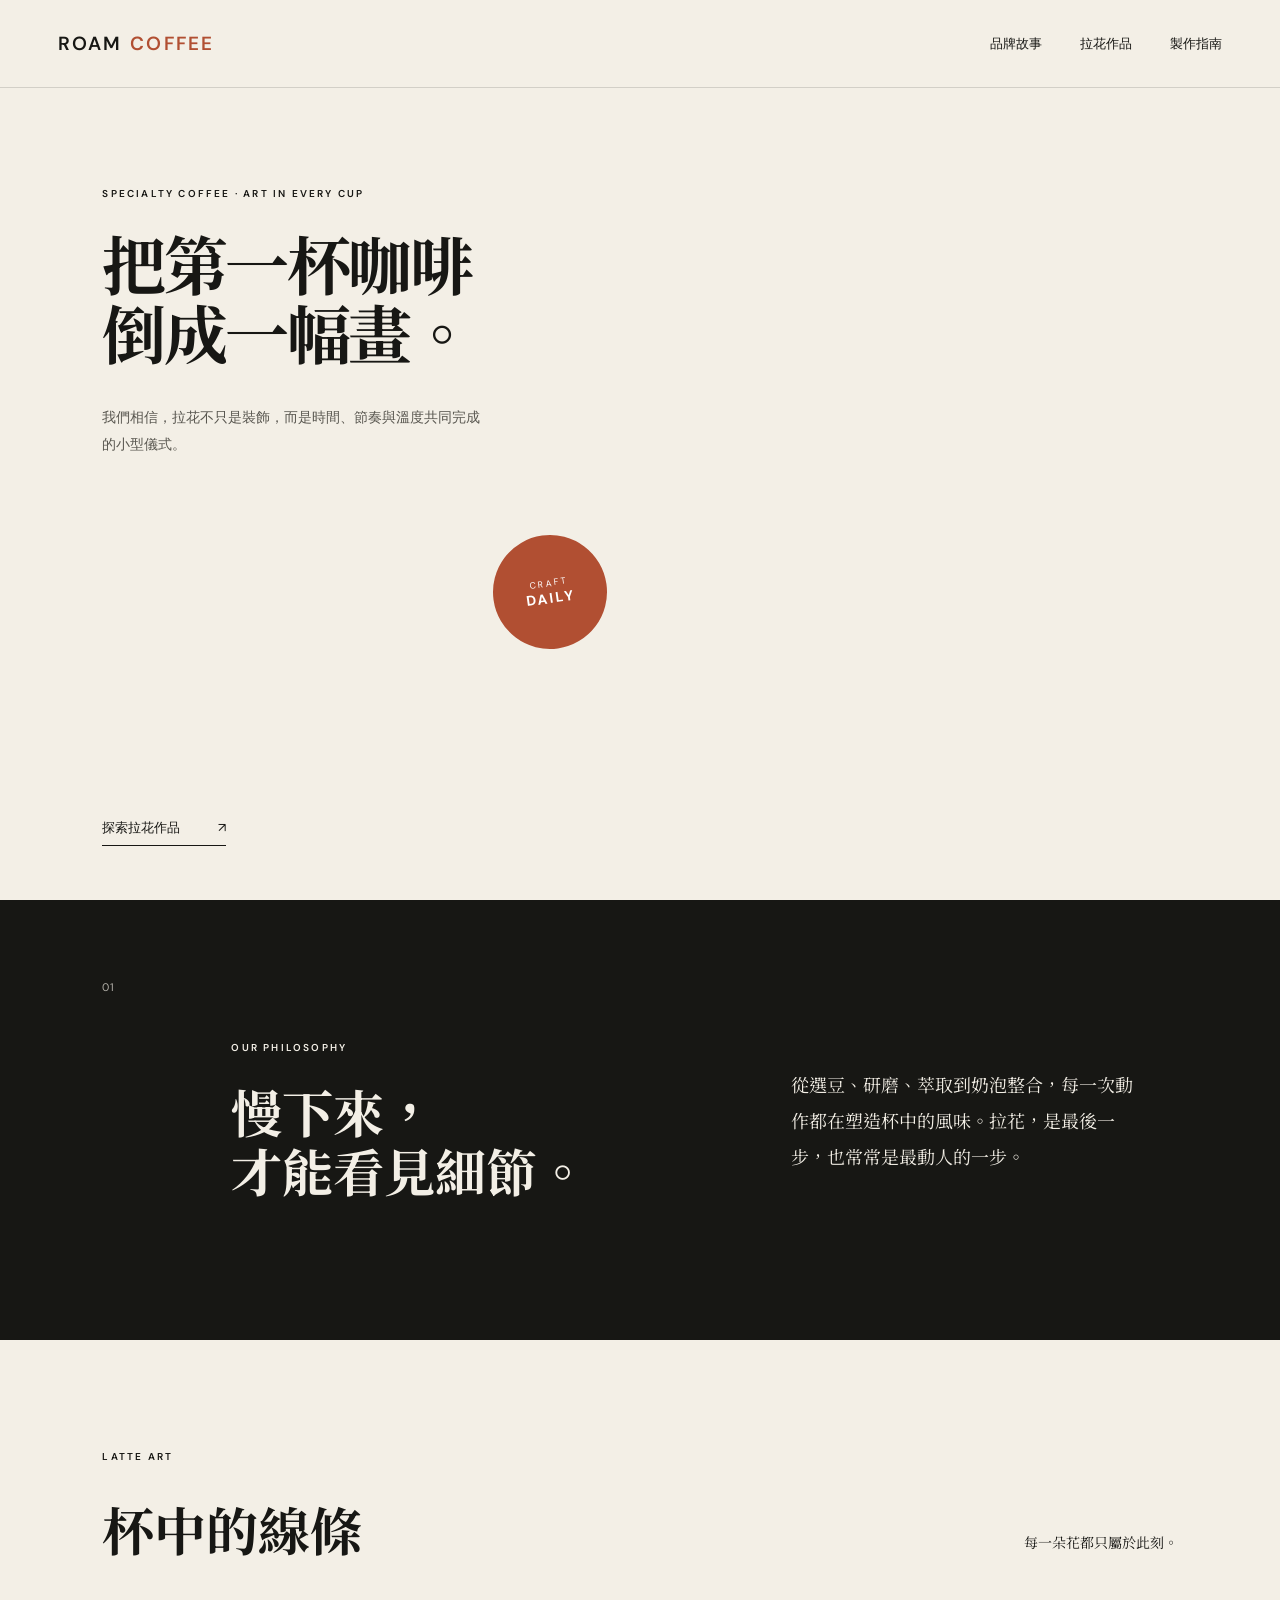
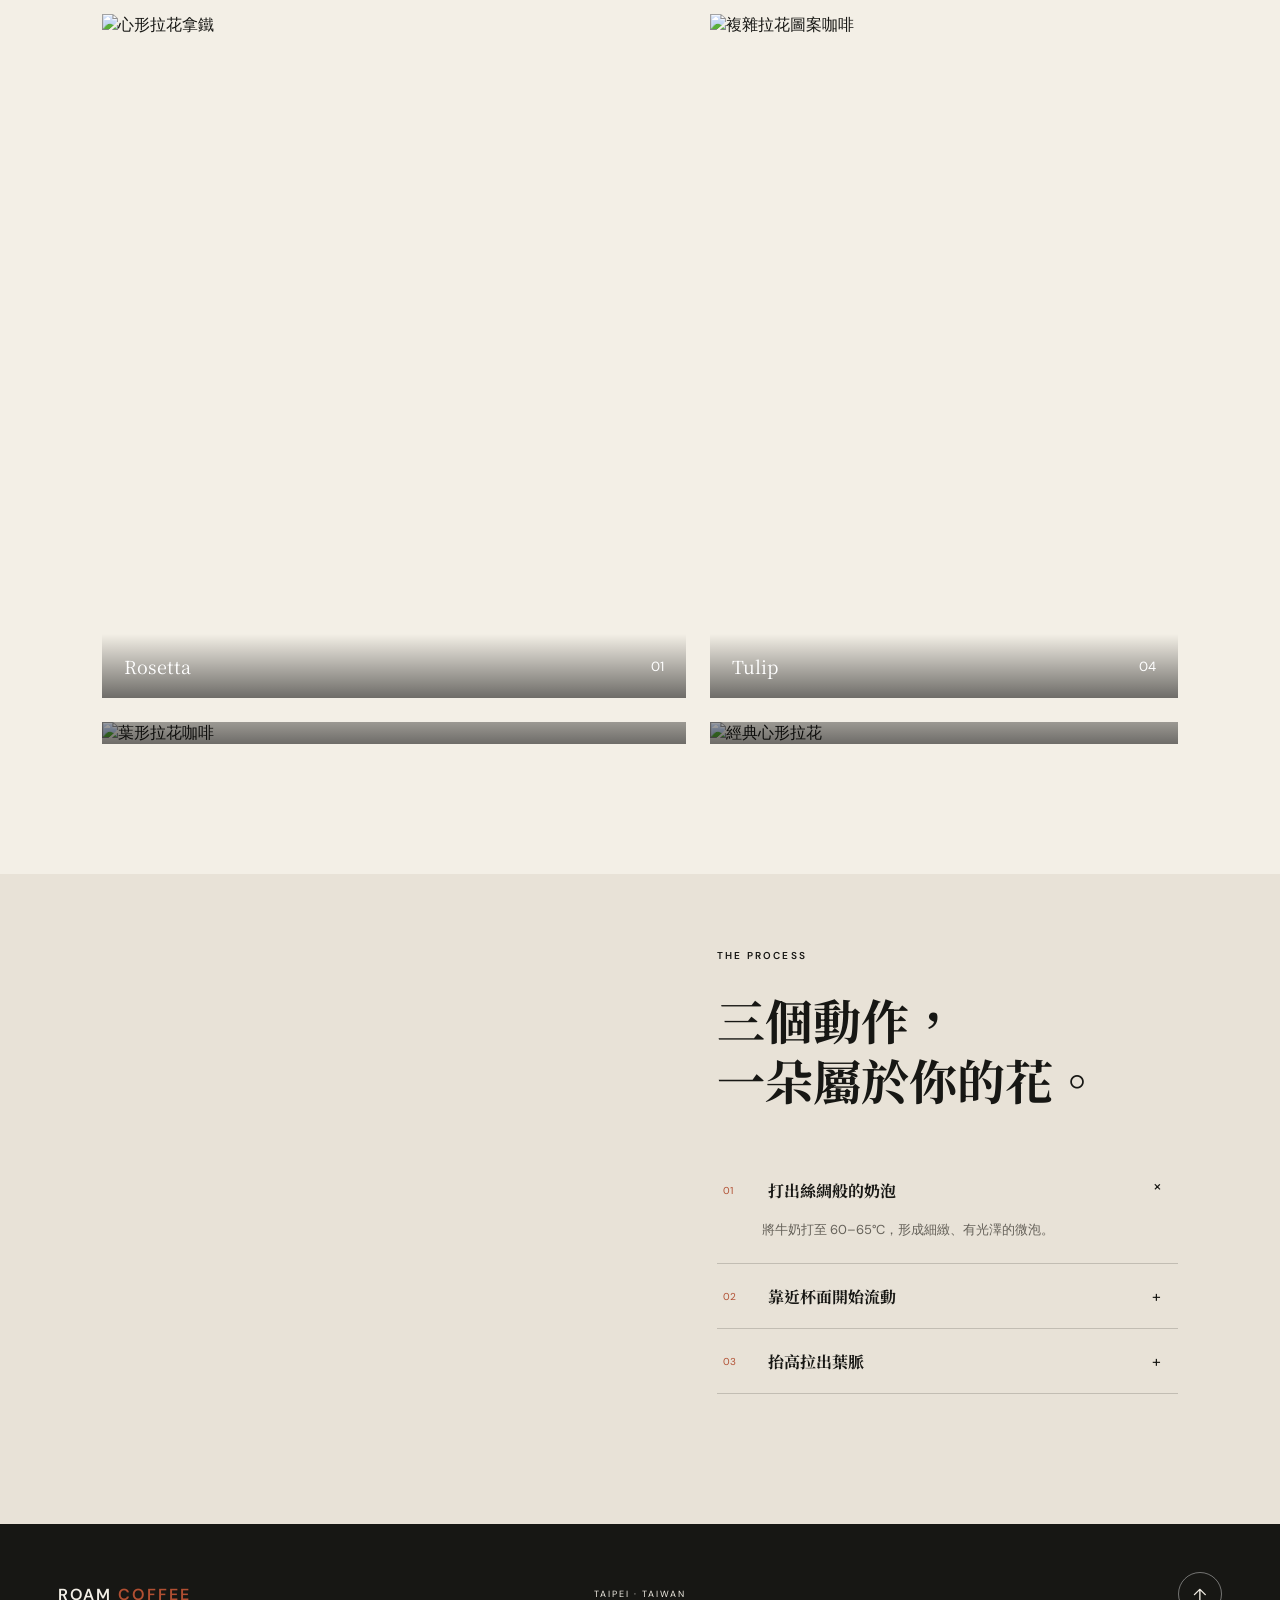
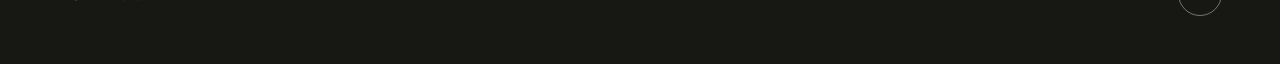
==== index.html @ 027dd229 "feat:建立網站" ====
<!DOCTYPE html>
<html lang="zh-Hant">
<head>
  <meta charset="UTF-8">
  <meta name="viewport" content="width=device-width, initial-scale=1.0">
  <meta name="description" content="Roam Coffee — 探索咖啡拉花的藝術與製作技巧">
  <title>Roam Coffee｜咖啡拉花藝術</title>
  <link rel="preconnect" href="https://fonts.googleapis.com">
  <link rel="preconnect" href="https://fonts.gstatic.com" crossorigin>
  <link href="https://fonts.googleapis.com/css2?family=DM+Sans:wght@400;500;600&family=Noto+Serif+TC:wght@600;700;900&display=swap" rel="stylesheet">
  <link rel="stylesheet" href="style.css">
</head>
<body>
  <header class="site-header">
    <a class="brand" href="#home" aria-label="Roam Coffee 首頁">ROAM <span>COFFEE</span></a>
    <button class="menu-toggle" aria-label="開啟選單" aria-expanded="false"><span></span><span></span></button>
    <nav class="nav" aria-label="主要導覽">
      <a href="#story">品牌故事</a>
      <a href="#gallery">拉花作品</a>
      <a href="#guide">製作指南</a>
    </nav>
  </header>

  <main>
    <section class="hero" id="home">
      <div class="hero-copy">
        <p class="eyebrow">SPECIALTY COFFEE · ART IN EVERY CUP</p>
        <h1>把第一杯咖啡<br>倒成一幅畫。</h1>
        <p class="hero-intro">我們相信，拉花不只是裝飾，而是時間、節奏與溫度共同完成的小型儀式。</p>
        <a class="text-link" href="#gallery">探索拉花作品 <span>↗</span></a>
      </div>
      <div class="hero-image" role="img" aria-label="咖啡師正在製作拉花咖啡"></div>
      <div class="hero-stamp" aria-hidden="true">CRAFT<br><strong>DAILY</strong></div>
    </section>

    <section class="manifesto" id="story">
      <div class="section-number">01</div>
      <div class="manifesto-copy">
        <p class="eyebrow">OUR PHILOSOPHY</p>
        <h2>慢下來，<br>才能看見細節。</h2>
      </div>
      <p class="manifesto-text">從選豆、研磨、萃取到奶泡整合，每一次動作都在塑造杯中的風味。拉花，是最後一步，也常常是最動人的一步。</p>
    </section>

    <section class="gallery-section" id="gallery">
      <div class="gallery-heading">
        <div><p class="eyebrow">LATTE ART</p><h2>杯中的線條</h2></div>
        <p>每一朵花都只屬於此刻。</p>
      </div>
      <div class="gallery-grid">
        <article class="gallery-card gallery-card--large">
          <img src="https://images.unsplash.com/photo-1572449043416-55f4685c9bb7?auto=format&fit=crop&w=1200&q=85" alt="心形拉花拿鐵">
          <div class="card-label"><span>Rosetta</span><small>01</small></div>
        </article>
        <article class="gallery-card">
          <img src="https://images.unsplash.com/photo-1534778101976-62847782c213?auto=format&fit=crop&w=900&q=85" alt="葉形拉花咖啡">
          <div class="card-label"><span>Leaf</span><small>02</small></div>
        </article>
        <article class="gallery-card">
          <img src="https://images.unsplash.com/photo-1511081692775-05d0f180a065?auto=format&fit=crop&w=900&q=85" alt="經典心形拉花">
          <div class="card-label"><span>Heart</span><small>03</small></div>
        </article>
        <article class="gallery-card gallery-card--large">
          <img src="https://images.unsplash.com/photo-1617196038820-1e3f5c8b6d9e?auto=format&fit=crop&w=1200&q=85" alt="複雜拉花圖案咖啡">
          <div class="card-label"><span>Tulip</span><small>04</small></div>
          </article>                                  
      </div>
    </section>

    <section class="guide" id="guide">
      <div class="guide-image" role="img" aria-label="咖啡拉花製作過程"></div>
      <div class="guide-content">
        <p class="eyebrow">THE PROCESS</p>
        <h2>三個動作，<br>一朵屬於你的花。</h2>
        <ol class="steps">
          <li><button class="step is-active" data-step="1"><span>01</span><strong>打出絲綢般的奶泡</strong><i>+</i></button><p>將牛奶打至 60–65°C，形成細緻、有光澤的微泡。</p></li>
          <li><button class="step" data-step="2"><span>02</span><strong>靠近杯面開始流動</strong><i>+</i></button><p>從杯中靠近表面的部分開始倒奶，讓奶液自然鋪開。</p></li>
          <li><button class="step" data-step="3"><span>03</span><strong>抬高拉出葉脈</strong><i>+</i></button><p>收尾前抬高拉壓力，再快速劃過中心，完成圖案。</p></li>
        </ol>
      </div>
    </section>
  </main>

  <footer>
    <a class="brand brand--footer" href="#home">ROAM <span>COFFEE</span></a>
    <p>TAIPEI · TAIWAN</p>
    <button class="back-top" aria-label="回到頁首">↑</button>
  </footer>
  <script src="script.js"></script>
</body>
</html>
---- style.css ----
:root {
  --ink: #171714;
  --cream: #f3efe6;
  --paper: #e8e2d7;
  --rust: #b14f32;
}

* { box-sizing: border-box; }
html { scroll-behavior: smooth; }
body { margin: 0; color: var(--ink); background: var(--cream); font-family: "DM Sans", sans-serif; }
img { display: block; width: 100%; }
.reveal { opacity: 0; transform: translateY(24px); transition: opacity .8s ease, transform .8s ease; }
.reveal.is-visible { opacity: 1; transform: none; }
a { color: inherit; text-decoration: none; }
button { color: inherit; font: inherit; }

.site-header { height: 88px; padding: 0 4.5vw; display: flex; align-items: center; justify-content: space-between; border-bottom: 1px solid rgba(23,23,20,.15); }
.brand { font-size: 19px; font-weight: 600; letter-spacing: .12em; }
.brand span { color: var(--rust); }
.nav { display: flex; gap: 38px; font-size: 13px; }
.nav a { position: relative; }
.nav a::after { content: ""; position: absolute; left: 0; bottom: -7px; width: 0; height: 1px; background: var(--rust); transition: width .3s; }
.nav a:hover::after { width: 100%; }
.menu-toggle { display: none; }

.hero { min-height: 670px; height: calc(100vh - 88px); max-height: 820px; display: grid; grid-template-columns: 43% 57%; position: relative; overflow: hidden; }
.hero-copy { padding: 11vh 3vw 6vh 8vw; display: flex; flex-direction: column; align-items: flex-start; }
.eyebrow { margin: 0 0 28px; font-size: 10px; font-weight: 600; letter-spacing: .22em; }
.hero h1, h2 { font-family: "Noto Serif TC", serif; }
.hero h1 { margin: 0; font-size: clamp(50px, 5vw, 78px); line-height: 1.08; letter-spacing: -.04em; }
.hero-intro { max-width: 390px; margin: 38px 0 30px; font-size: 14px; line-height: 1.9; color: #595750; }
.text-link { margin-top: auto; padding-bottom: 8px; border-bottom: 1px solid var(--ink); font-size: 13px; }
.text-link span { margin-left: 35px; }
.hero-image { background: url("https://images.unsplash.com/photo-1522120573867-e574959f84c8?auto=format&fit=crop&w=1800&q=90") center/cover; }
.hero-stamp { position: absolute; right: calc(57% - 57px); top: 55%; width: 114px; height: 114px; border-radius: 50%; background: var(--rust); color: white; display: grid; place-content: center; text-align: center; font-size: 9px; letter-spacing: .25em; transform: rotate(-8deg); }
.hero-stamp strong { font-size: 14px; }

.manifesto { min-height: 440px; padding: 80px 8vw; display: grid; grid-template-columns: 12% 43% 45%; align-items: center; background: var(--ink); color: var(--cream); }
.section-number { align-self: start; font-size: 11px; letter-spacing: .1em; opacity: .7; }
.manifesto h2 { margin: 0; font-size: clamp(44px, 4vw, 64px); line-height: 1.15; }
.manifesto-text { max-width: 440px; padding-left: 20%; font-family: "Noto Serif TC", serif; font-size: 18px; line-height: 2; }

.gallery-section { padding: 110px 8vw 130px; }
.gallery-heading { margin-bottom: 48px; display: flex; justify-content: space-between; align-items: flex-end; }
.gallery-heading h2 { margin: 0; font-size: 52px; }
.gallery-heading > p { font-family: "Noto Serif TC", serif; font-size: 14px; }
.gallery-grid { display: grid; grid-template-columns: 1.25fr 1fr; grid-template-rows: 330px 330px; gap: 24px; }
.gallery-card { position: relative; overflow: hidden; }
.gallery-card--large { grid-row: 1 / 3; }
.gallery-card img { height: 100%; object-fit: cover; transition: transform .7s ease; }
.gallery-card:hover img { transform: scale(1.025); }
.card-label { position: absolute; left: 0; right: 0; bottom: 0; padding: 19px 22px; display: flex; justify-content: space-between; color: white; background: linear-gradient(transparent, rgba(0,0,0,.55)); }
.card-label span { font-family: "Noto Serif TC", serif; font-size: 18px; }
.card-label small { margin-top: 5px; }

.guide { min-height: 650px; display: grid; grid-template-columns: 50% 50%; background: var(--paper); }
.guide-image { background: url("https://images.unsplash.com/photo-1495474472287-4d71bcdd2085?auto=format&fit=crop&w=1400&q=85") center/cover; }
.guide-content { padding: 75px 8vw 60px 6vw; }
.guide h2 { margin: 0 0 48px; font-size: 48px; line-height: 1.25; }
.steps, .steps li { margin: 0; padding: 0; list-style: none; }
.steps li { border-bottom: 1px solid rgba(23,23,20,.18); }
.step { width: 100%; height: 64px; border: 0; background: none; display: grid; grid-template-columns: 45px 1fr 20px; align-items: center; text-align: left; cursor: pointer; }
.step span { font-size: 10px; color: var(--rust); }
.step strong { font-family: "Noto Serif TC", serif; font-size: 16px; }
.step i { font-style: normal; transition: transform .3s; }
.steps li > p { display: none; margin: -4px 20px 22px 45px; font-size: 13px; line-height: 1.8; color: #656159; }
.steps li.is-open > p { display: block; }
.steps li.is-open .step i { transform: rotate(45deg); }

footer { height: 140px; padding: 0 4.5vw; display: grid; grid-template-columns: 1fr 1fr 1fr; align-items: center; background: var(--ink); color: var(--cream); }
.brand--footer { font-size: 16px; }
footer p { text-align: center; font-size: 9px; letter-spacing: .22em; }
.back-top { justify-self: end; width: 44px; height: 44px; border: 1px solid rgba(255,255,255,.4); border-radius: 50%; background: transparent; cursor: pointer; }

@media (max-width: 760px) {
  .site-header { height: 72px; }
  .menu-toggle { width: 30px; height: 30px; border: 0; background: none; display: grid; align-content: center; gap: 7px; }
  .menu-toggle span { width: 23px; height: 1px; background: var(--ink); }
  .nav { position: absolute; z-index: 10; top: 72px; left: 0; right: 0; padding: 25px; display: none; flex-direction: column; background: var(--cream); border-bottom: 1px solid var(--ink); }
  .nav.is-open { display: flex; }
  .hero { height: auto; max-height: none; grid-template-columns: 1fr; }
  .hero-copy { min-height: 430px; padding: 55px 7vw 35px; }
  .hero h1 { font-size: 48px; }
  .hero-image { height: 420px; }
  .hero-stamp { right: 5vw; top: 410px; }
  .manifesto { padding: 65px 7vw; grid-template-columns: 1fr; gap: 35px; }
  .manifesto-text { padding-left: 0; }
  .gallery-section { padding: 75px 7vw; }
  .gallery-heading { align-items: flex-start; }
  .gallery-heading > p { display: none; }
  .gallery-heading h2 { font-size: 42px; }
  .gallery-grid { grid-template-columns: 1fr; grid-template-rows: repeat(3, 340px); }
  .gallery-card--large { grid-row: auto; }
  .guide { grid-template-columns: 1fr; }
  .guide-image { height: 430px; }
  .guide-content { padding: 60px 7vw; }
  .guide h2 { font-size: 40px; }
  footer { height: 120px; }
}
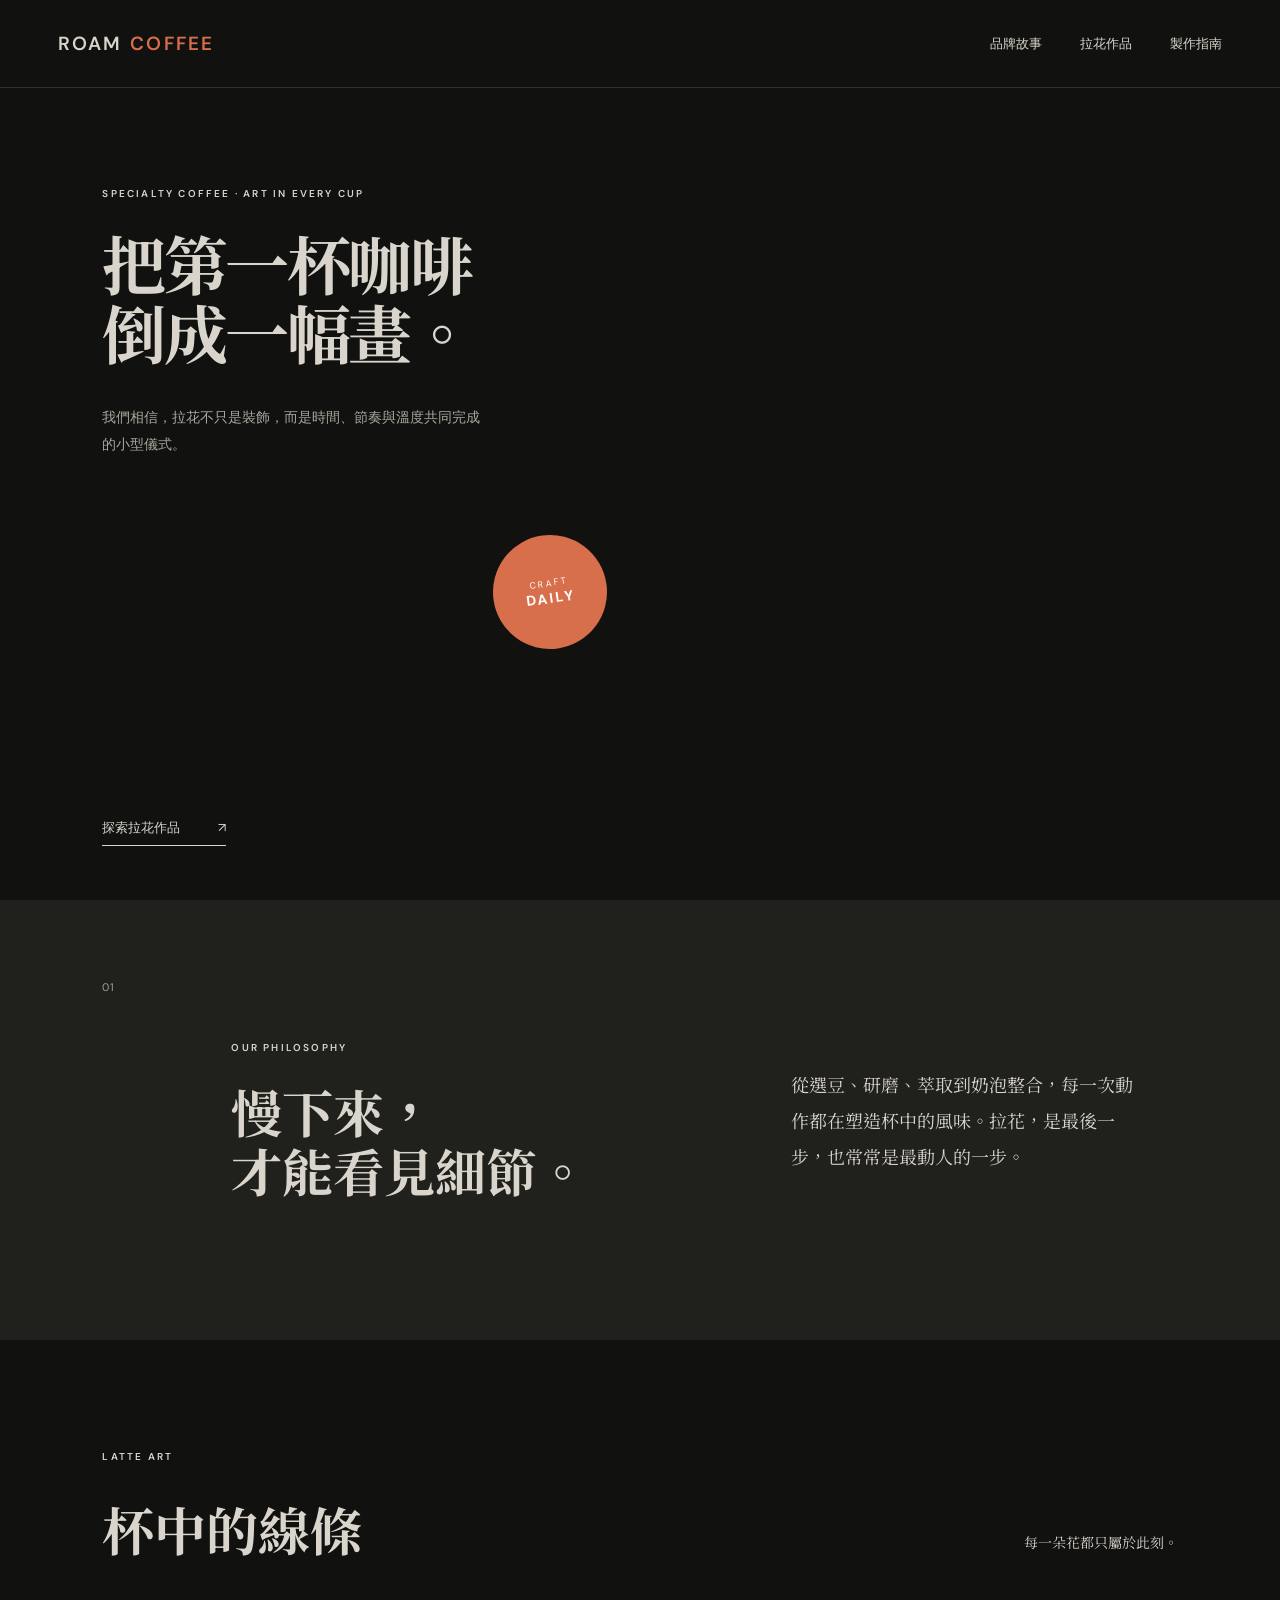
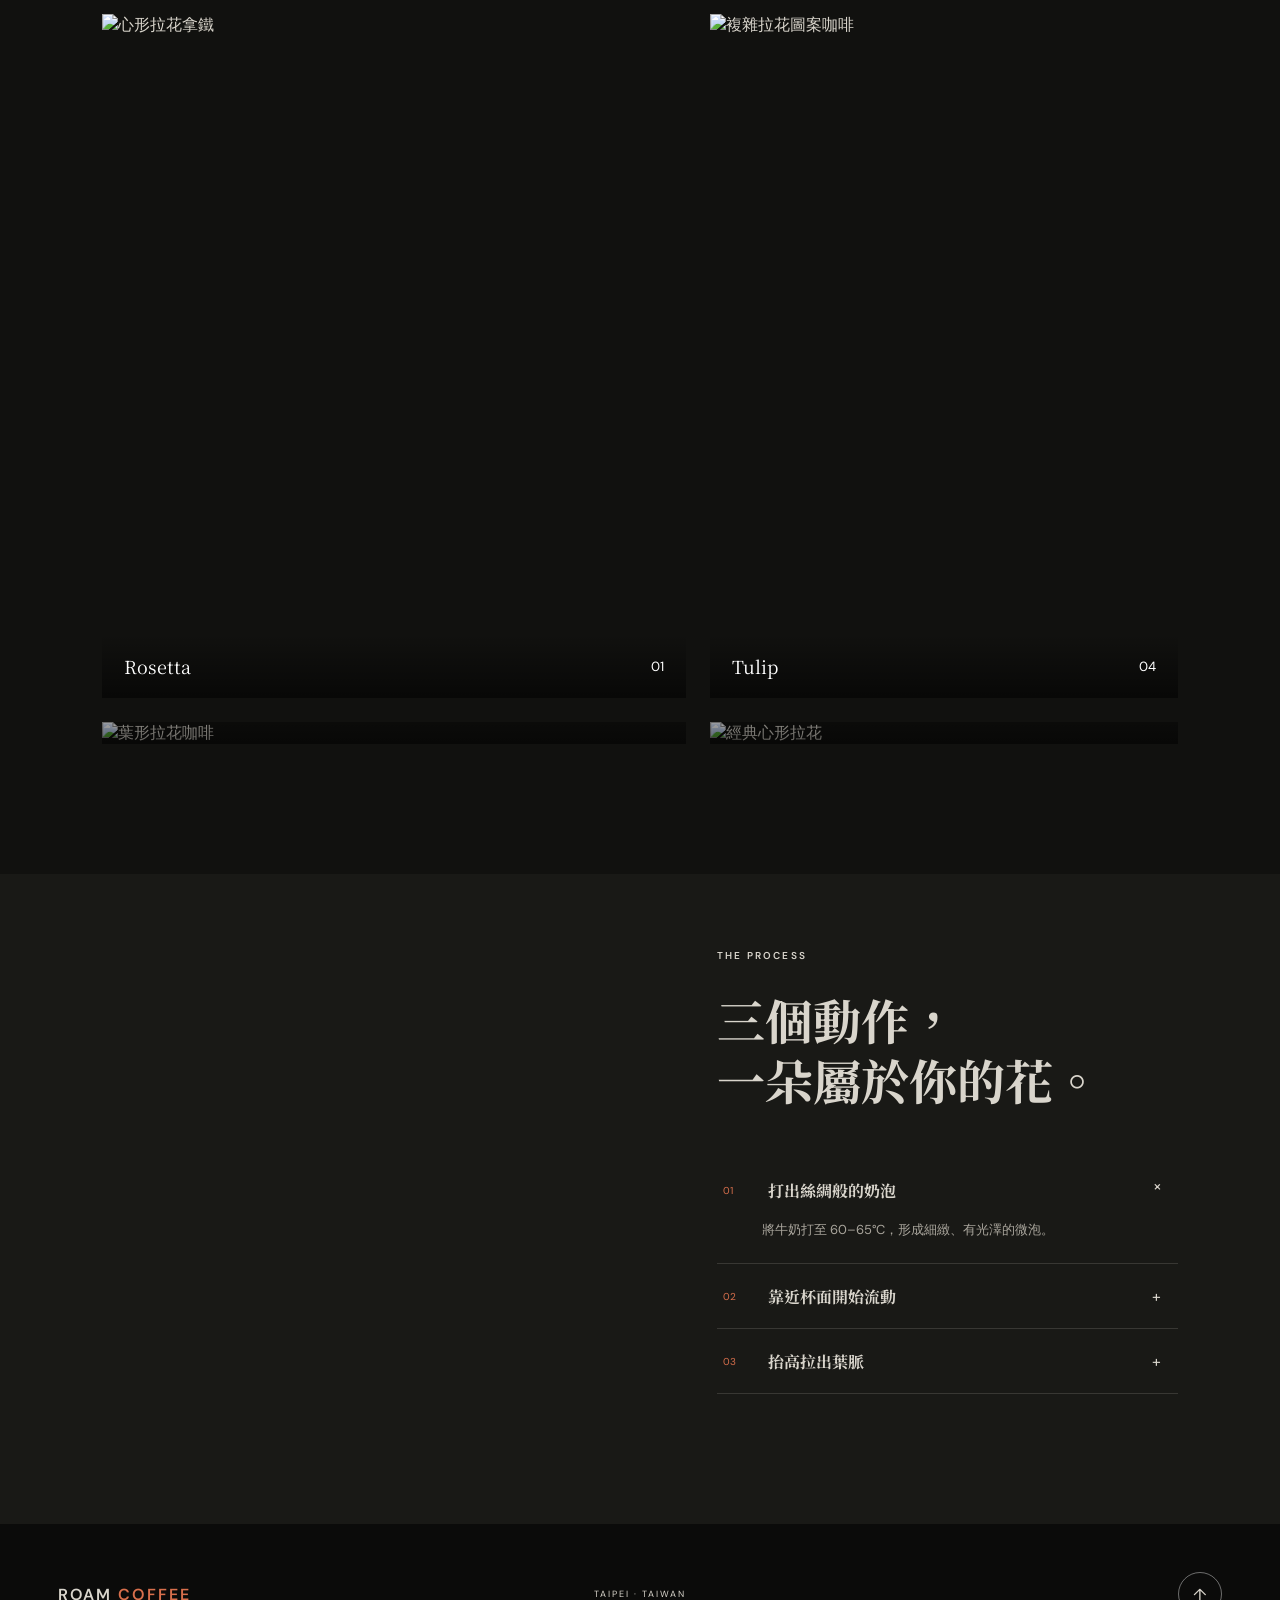
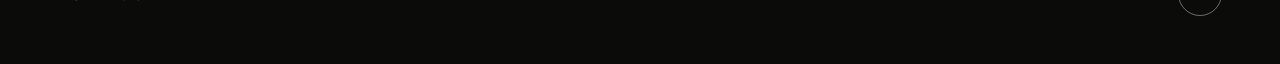
==== commit bbd6121a: "feat: 標題名稱更改" ====
--- a/index.html
+++ b/index.html
@@ -4,7 +4,7 @@
   <meta charset="UTF-8">
   <meta name="viewport" content="width=device-width, initial-scale=1.0">
   <meta name="description" content="Roam Coffee — 探索咖啡拉花的藝術與製作技巧">
-  <title>Roam Coffee｜咖啡拉花藝術</title>
+  <title>Gavin Coffee｜咖啡拉花藝術</title>
   <link rel="preconnect" href="https://fonts.googleapis.com">
   <link rel="preconnect" href="https://fonts.gstatic.com" crossorigin>
   <link href="https://fonts.googleapis.com/css2?family=DM+Sans:wght@400;500;600&family=Noto+Serif+TC:wght@600;700;900&display=swap" rel="stylesheet">
--- a/style.css
+++ b/style.css
@@ -1,8 +1,11 @@
 :root {
-  --ink: #171714;
-  --cream: #f3efe6;
-  --paper: #e8e2d7;
-  --rust: #b14f32;
+  --ink: #d9d5cc;
+  --cream: #11110f;
+  --paper: #191916;
+  --rust: #d86f4c;
+  --surface: #20201c;
+  --muted: #aaa69d;
+  --border: rgba(217, 213, 204, .16);
 }
 
 * { box-sizing: border-box; }
@@ -14,7 +17,7 @@
 a { color: inherit; text-decoration: none; }
 button { color: inherit; font: inherit; }
 
-.site-header { height: 88px; padding: 0 4.5vw; display: flex; align-items: center; justify-content: space-between; border-bottom: 1px solid rgba(23,23,20,.15); }
+.site-header { height: 88px; padding: 0 4.5vw; display: flex; align-items: center; justify-content: space-between; border-bottom: 1px solid var(--border); background: var(--cream); }
 .brand { font-size: 19px; font-weight: 600; letter-spacing: .12em; }
 .brand span { color: var(--rust); }
 .nav { display: flex; gap: 38px; font-size: 13px; }
@@ -28,19 +31,19 @@
 .eyebrow { margin: 0 0 28px; font-size: 10px; font-weight: 600; letter-spacing: .22em; }
 .hero h1, h2 { font-family: "Noto Serif TC", serif; }
 .hero h1 { margin: 0; font-size: clamp(50px, 5vw, 78px); line-height: 1.08; letter-spacing: -.04em; }
-.hero-intro { max-width: 390px; margin: 38px 0 30px; font-size: 14px; line-height: 1.9; color: #595750; }
+.hero-intro { max-width: 390px; margin: 38px 0 30px; font-size: 14px; line-height: 1.9; color: var(--muted); }
 .text-link { margin-top: auto; padding-bottom: 8px; border-bottom: 1px solid var(--ink); font-size: 13px; }
 .text-link span { margin-left: 35px; }
 .hero-image { background: url("https://images.unsplash.com/photo-1522120573867-e574959f84c8?auto=format&fit=crop&w=1800&q=90") center/cover; }
 .hero-stamp { position: absolute; right: calc(57% - 57px); top: 55%; width: 114px; height: 114px; border-radius: 50%; background: var(--rust); color: white; display: grid; place-content: center; text-align: center; font-size: 9px; letter-spacing: .25em; transform: rotate(-8deg); }
 .hero-stamp strong { font-size: 14px; }
 
-.manifesto { min-height: 440px; padding: 80px 8vw; display: grid; grid-template-columns: 12% 43% 45%; align-items: center; background: var(--ink); color: var(--cream); }
+.manifesto { min-height: 440px; padding: 80px 8vw; display: grid; grid-template-columns: 12% 43% 45%; align-items: center; background: var(--surface); color: var(--ink); }
 .section-number { align-self: start; font-size: 11px; letter-spacing: .1em; opacity: .7; }
 .manifesto h2 { margin: 0; font-size: clamp(44px, 4vw, 64px); line-height: 1.15; }
 .manifesto-text { max-width: 440px; padding-left: 20%; font-family: "Noto Serif TC", serif; font-size: 18px; line-height: 2; }
 
-.gallery-section { padding: 110px 8vw 130px; }
+.gallery-section { padding: 110px 8vw 130px; background: var(--cream); }
 .gallery-heading { margin-bottom: 48px; display: flex; justify-content: space-between; align-items: flex-end; }
 .gallery-heading h2 { margin: 0; font-size: 52px; }
 .gallery-heading > p { font-family: "Noto Serif TC", serif; font-size: 14px; }
@@ -58,16 +61,16 @@
 .guide-content { padding: 75px 8vw 60px 6vw; }
 .guide h2 { margin: 0 0 48px; font-size: 48px; line-height: 1.25; }
 .steps, .steps li { margin: 0; padding: 0; list-style: none; }
-.steps li { border-bottom: 1px solid rgba(23,23,20,.18); }
+.steps li { border-bottom: 1px solid var(--border); }
 .step { width: 100%; height: 64px; border: 0; background: none; display: grid; grid-template-columns: 45px 1fr 20px; align-items: center; text-align: left; cursor: pointer; }
 .step span { font-size: 10px; color: var(--rust); }
 .step strong { font-family: "Noto Serif TC", serif; font-size: 16px; }
 .step i { font-style: normal; transition: transform .3s; }
-.steps li > p { display: none; margin: -4px 20px 22px 45px; font-size: 13px; line-height: 1.8; color: #656159; }
+.steps li > p { display: none; margin: -4px 20px 22px 45px; font-size: 13px; line-height: 1.8; color: var(--muted); }
 .steps li.is-open > p { display: block; }
 .steps li.is-open .step i { transform: rotate(45deg); }
 
-footer { height: 140px; padding: 0 4.5vw; display: grid; grid-template-columns: 1fr 1fr 1fr; align-items: center; background: var(--ink); color: var(--cream); }
+footer { height: 140px; padding: 0 4.5vw; display: grid; grid-template-columns: 1fr 1fr 1fr; align-items: center; background: #0b0b0a; color: var(--ink); }
 .brand--footer { font-size: 16px; }
 footer p { text-align: center; font-size: 9px; letter-spacing: .22em; }
 .back-top { justify-self: end; width: 44px; height: 44px; border: 1px solid rgba(255,255,255,.4); border-radius: 50%; background: transparent; cursor: pointer; }
@@ -76,7 +79,7 @@
   .site-header { height: 72px; }
   .menu-toggle { width: 30px; height: 30px; border: 0; background: none; display: grid; align-content: center; gap: 7px; }
   .menu-toggle span { width: 23px; height: 1px; background: var(--ink); }
-  .nav { position: absolute; z-index: 10; top: 72px; left: 0; right: 0; padding: 25px; display: none; flex-direction: column; background: var(--cream); border-bottom: 1px solid var(--ink); }
+  .nav { position: absolute; z-index: 10; top: 72px; left: 0; right: 0; padding: 25px; display: none; flex-direction: column; background: var(--cream); border-bottom: 1px solid var(--border); }
   .nav.is-open { display: flex; }
   .hero { height: auto; max-height: none; grid-template-columns: 1fr; }
   .hero-copy { min-height: 430px; padding: 55px 7vw 35px; }
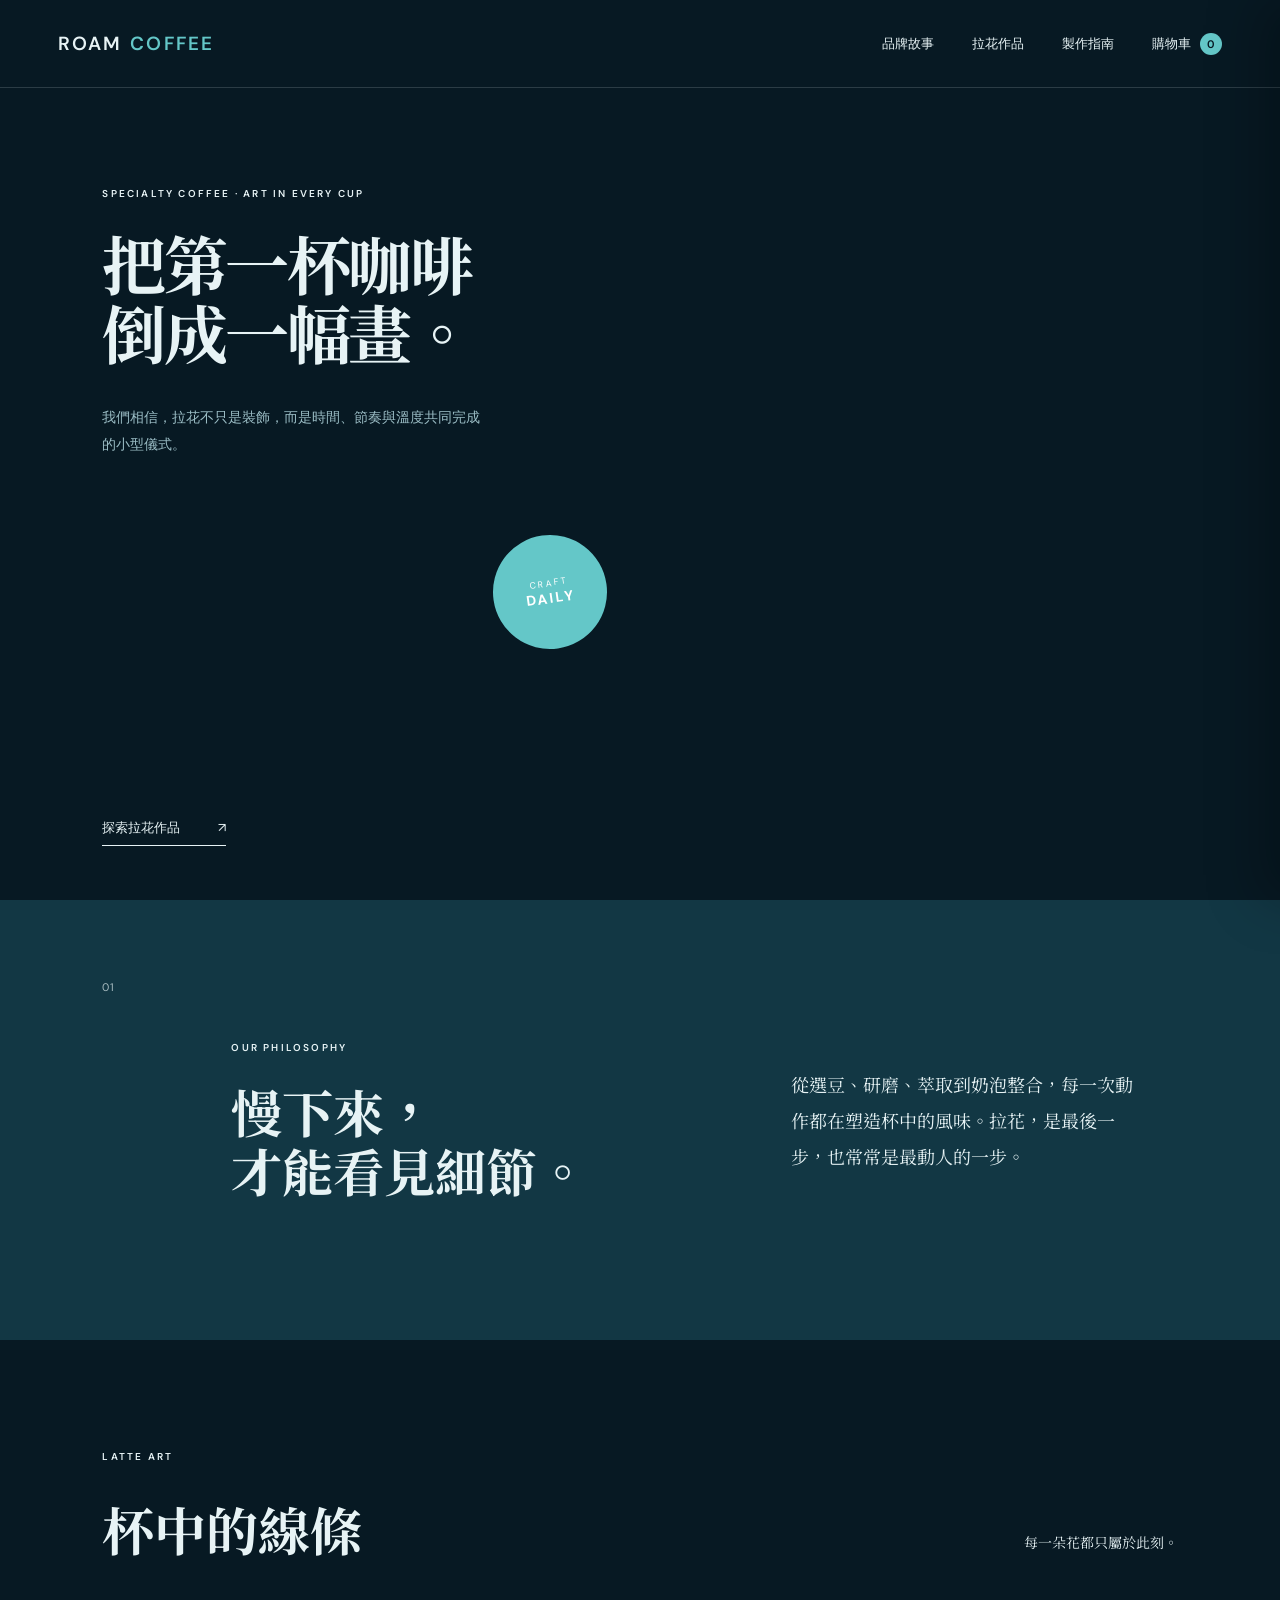
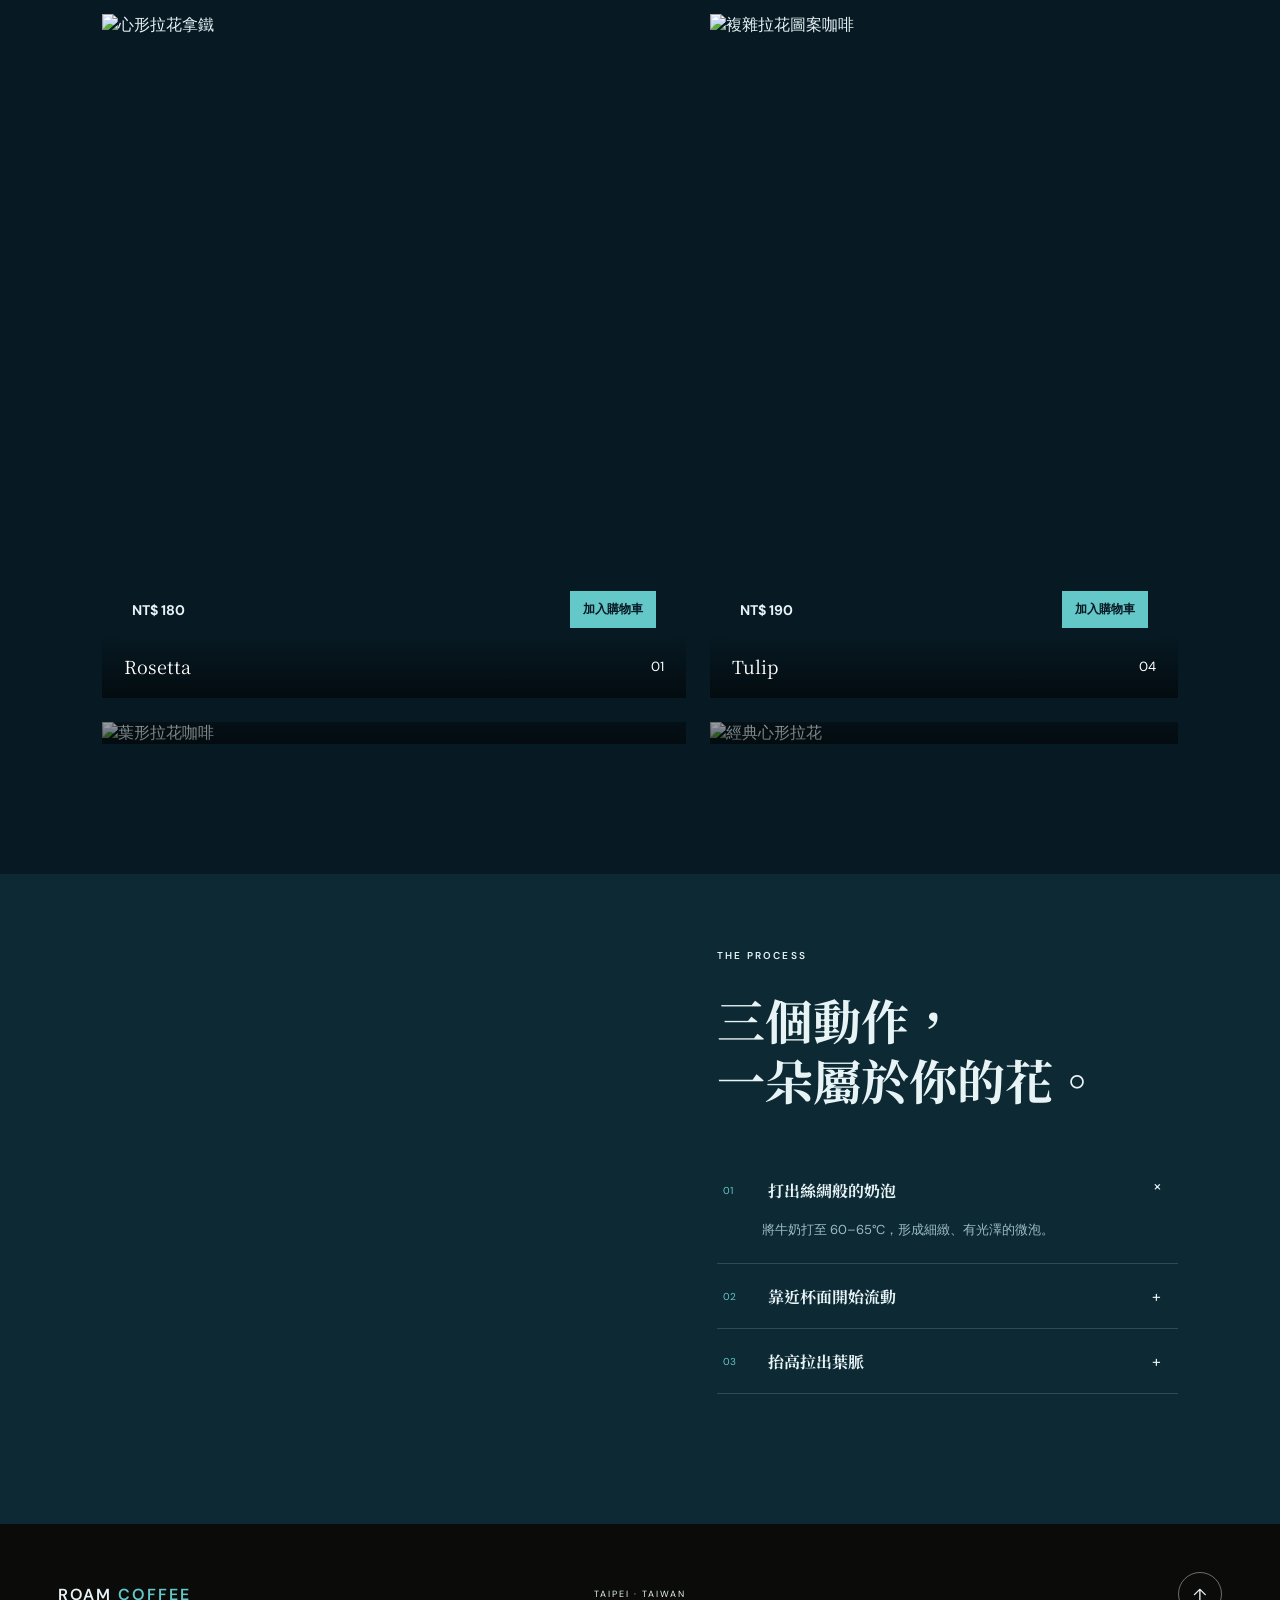
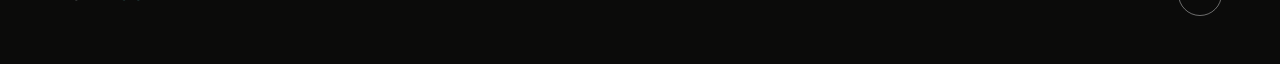
==== commit 65c50561: "feat: 購物車功能測試" ====
--- a/index.html
+++ b/index.html
@@ -19,6 +19,9 @@
       <a href="#gallery">拉花作品</a>
       <a href="#guide">製作指南</a>
     </nav>
+    <button class="cart-toggle" type="button" aria-label="開啟購物車" aria-expanded="false">
+      購物車 <span class="cart-count" aria-live="polite">0</span>
+    </button>
   </header>
 
   <main>
@@ -51,19 +54,35 @@
         <article class="gallery-card gallery-card--large">
           <img src="https://images.unsplash.com/photo-1572449043416-55f4685c9bb7?auto=format&fit=crop&w=1200&q=85" alt="心形拉花拿鐵">
           <div class="card-label"><span>Rosetta</span><small>01</small></div>
+          <div class="product-actions">
+            <strong>NT$ 180</strong>
+            <button class="add-to-cart" type="button" data-id="rosetta" data-name="Rosetta 拉花拿鐵" data-price="180">加入購物車</button>
+          </div>
         </article>
         <article class="gallery-card">
           <img src="https://images.unsplash.com/photo-1534778101976-62847782c213?auto=format&fit=crop&w=900&q=85" alt="葉形拉花咖啡">
           <div class="card-label"><span>Leaf</span><small>02</small></div>
+          <div class="product-actions">
+            <strong>NT$ 160</strong>
+            <button class="add-to-cart" type="button" data-id="leaf" data-name="Leaf 葉形拿鐵" data-price="160">加入購物車</button>
+          </div>
         </article>
         <article class="gallery-card">
           <img src="https://images.unsplash.com/photo-1511081692775-05d0f180a065?auto=format&fit=crop&w=900&q=85" alt="經典心形拉花">
           <div class="card-label"><span>Heart</span><small>03</small></div>
+          <div class="product-actions">
+            <strong>NT$ 150</strong>
+            <button class="add-to-cart" type="button" data-id="heart" data-name="Heart 心形拿鐵" data-price="150">加入購物車</button>
+          </div>
         </article>
         <article class="gallery-card gallery-card--large">
           <img src="https://images.unsplash.com/photo-1617196038820-1e3f5c8b6d9e?auto=format&fit=crop&w=1200&q=85" alt="複雜拉花圖案咖啡">
           <div class="card-label"><span>Tulip</span><small>04</small></div>
-          </article>                                  
+          <div class="product-actions">
+            <strong>NT$ 190</strong>
+            <button class="add-to-cart" type="button" data-id="tulip" data-name="Tulip 鬱金香拿鐵" data-price="190">加入購物車</button>
+          </div>
+        </article>
       </div>
     </section>
 
@@ -86,6 +105,19 @@
     <p>TAIPEI · TAIWAN</p>
     <button class="back-top" aria-label="回到頁首">↑</button>
   </footer>
+
+  <div class="cart-overlay" aria-hidden="true"></div>
+  <aside class="cart-panel" aria-labelledby="cart-title" aria-hidden="true">
+    <div class="cart-header">
+      <h2 id="cart-title">我的購物車</h2>
+      <button class="cart-close" type="button" aria-label="關閉購物車">×</button>
+    </div>
+    <div class="cart-items"></div>
+    <div class="cart-footer">
+      <div class="cart-total"><span>總計</span><strong>NT$ 0</strong></div>
+      <button class="checkout-button" type="button">前往結帳</button>
+    </div>
+  </aside>
   <script src="script.js"></script>
 </body>
 </html>
--- a/style.css
+++ b/style.css
@@ -1,11 +1,11 @@
 :root {
-  --ink: #d9d5cc;
-  --cream: #11110f;
-  --paper: #191916;
-  --rust: #d86f4c;
-  --surface: #20201c;
-  --muted: #aaa69d;
-  --border: rgba(217, 213, 204, .16);
+  --ink: #e7f3f5;
+  --cream: #071923;
+  --paper: #0d2934;
+  --rust: #64c7c8;
+  --surface: #123744;
+  --muted: #9bbdc5;
+  --border: rgba(231, 243, 245, .16);
 }
 
 * { box-sizing: border-box; }
@@ -20,11 +20,13 @@
 .site-header { height: 88px; padding: 0 4.5vw; display: flex; align-items: center; justify-content: space-between; border-bottom: 1px solid var(--border); background: var(--cream); }
 .brand { font-size: 19px; font-weight: 600; letter-spacing: .12em; }
 .brand span { color: var(--rust); }
-.nav { display: flex; gap: 38px; font-size: 13px; }
+.nav { display: flex; gap: 38px; margin-left: auto; font-size: 13px; }
 .nav a { position: relative; }
 .nav a::after { content: ""; position: absolute; left: 0; bottom: -7px; width: 0; height: 1px; background: var(--rust); transition: width .3s; }
 .nav a:hover::after { width: 100%; }
 .menu-toggle { display: none; }
+.cart-toggle { margin-left: 38px; padding: 0; border: 0; background: none; cursor: pointer; font-size: 13px; }
+.cart-count { min-width: 22px; height: 22px; margin-left: 6px; padding: 0 6px; border-radius: 999px; display: inline-grid; place-items: center; background: var(--rust); color: #071923; font-size: 11px; font-weight: 600; }
 
 .hero { min-height: 670px; height: calc(100vh - 88px); max-height: 820px; display: grid; grid-template-columns: 43% 57%; position: relative; overflow: hidden; }
 .hero-copy { padding: 11vh 3vw 6vh 8vw; display: flex; flex-direction: column; align-items: flex-start; }
@@ -55,6 +57,10 @@
 .card-label { position: absolute; left: 0; right: 0; bottom: 0; padding: 19px 22px; display: flex; justify-content: space-between; color: white; background: linear-gradient(transparent, rgba(0,0,0,.55)); }
 .card-label span { font-family: "Noto Serif TC", serif; font-size: 18px; }
 .card-label small { margin-top: 5px; }
+.product-actions { position: absolute; left: 16px; right: 16px; bottom: 58px; padding: 12px 14px; display: flex; align-items: center; justify-content: space-between; gap: 12px; background: rgba(7, 25, 35, .92); }
+.product-actions strong { font-size: 14px; }
+.add-to-cart { padding: 9px 12px; border: 1px solid var(--rust); background: var(--rust); color: #071923; cursor: pointer; font-size: 12px; font-weight: 600; }
+.add-to-cart:hover { background: transparent; color: var(--ink); }
 
 .guide { min-height: 650px; display: grid; grid-template-columns: 50% 50%; background: var(--paper); }
 .guide-image { background: url("https://images.unsplash.com/photo-1495474472287-4d71bcdd2085?auto=format&fit=crop&w=1400&q=85") center/cover; }
@@ -74,6 +80,24 @@
 .brand--footer { font-size: 16px; }
 footer p { text-align: center; font-size: 9px; letter-spacing: .22em; }
 .back-top { justify-self: end; width: 44px; height: 44px; border: 1px solid rgba(255,255,255,.4); border-radius: 50%; background: transparent; cursor: pointer; }
+.cart-overlay { position: fixed; z-index: 30; inset: 0; visibility: hidden; background: rgba(0, 0, 0, .55); opacity: 0; transition: .3s ease; }
+.cart-panel { position: fixed; z-index: 31; top: 0; right: 0; bottom: 0; width: min(420px, 92vw); padding: 28px; display: grid; grid-template-rows: auto 1fr auto; background: var(--paper); box-shadow: -20px 0 50px rgba(0, 0, 0, .25); transform: translateX(100%); transition: transform .3s ease; }
+.cart-overlay.is-open { visibility: visible; opacity: 1; }
+.cart-panel.is-open { transform: translateX(0); }
+.cart-header { padding-bottom: 20px; border-bottom: 1px solid var(--border); display: flex; align-items: center; justify-content: space-between; }
+.cart-header h2 { margin: 0; font-size: 30px; }
+.cart-close { width: 36px; height: 36px; border: 1px solid var(--border); border-radius: 50%; background: none; cursor: pointer; font-size: 24px; line-height: 1; }
+.cart-items { overflow-y: auto; }
+.cart-empty { padding: 48px 0; color: var(--muted); text-align: center; }
+.cart-item { padding: 18px 0; border-bottom: 1px solid var(--border); display: grid; grid-template-columns: 1fr auto; gap: 12px; }
+.cart-item strong { font-family: "Noto Serif TC", serif; }
+.cart-item-price { color: var(--rust); }
+.cart-item-controls { grid-column: 1 / 3; display: flex; align-items: center; justify-content: flex-end; gap: 8px; }
+.cart-item-controls button { width: 28px; height: 28px; border: 1px solid var(--border); background: none; cursor: pointer; }
+.cart-footer { padding-top: 20px; border-top: 1px solid var(--border); }
+.cart-total { margin-bottom: 16px; display: flex; justify-content: space-between; font-size: 18px; }
+.checkout-button { width: 100%; height: 48px; border: 0; background: var(--rust); color: #071923; cursor: pointer; font-weight: 600; }
+.checkout-button:disabled { cursor: not-allowed; opacity: .45; }
 
 @media (max-width: 760px) {
   .site-header { height: 72px; }
@@ -81,6 +105,8 @@
   .menu-toggle span { width: 23px; height: 1px; background: var(--ink); }
   .nav { position: absolute; z-index: 10; top: 72px; left: 0; right: 0; padding: 25px; display: none; flex-direction: column; background: var(--cream); border-bottom: 1px solid var(--border); }
   .nav.is-open { display: flex; }
+  .cart-toggle { margin-left: 16px; font-size: 0; }
+  .cart-count { font-size: 11px; }
   .hero { height: auto; max-height: none; grid-template-columns: 1fr; }
   .hero-copy { min-height: 430px; padding: 55px 7vw 35px; }
   .hero h1 { font-size: 48px; }
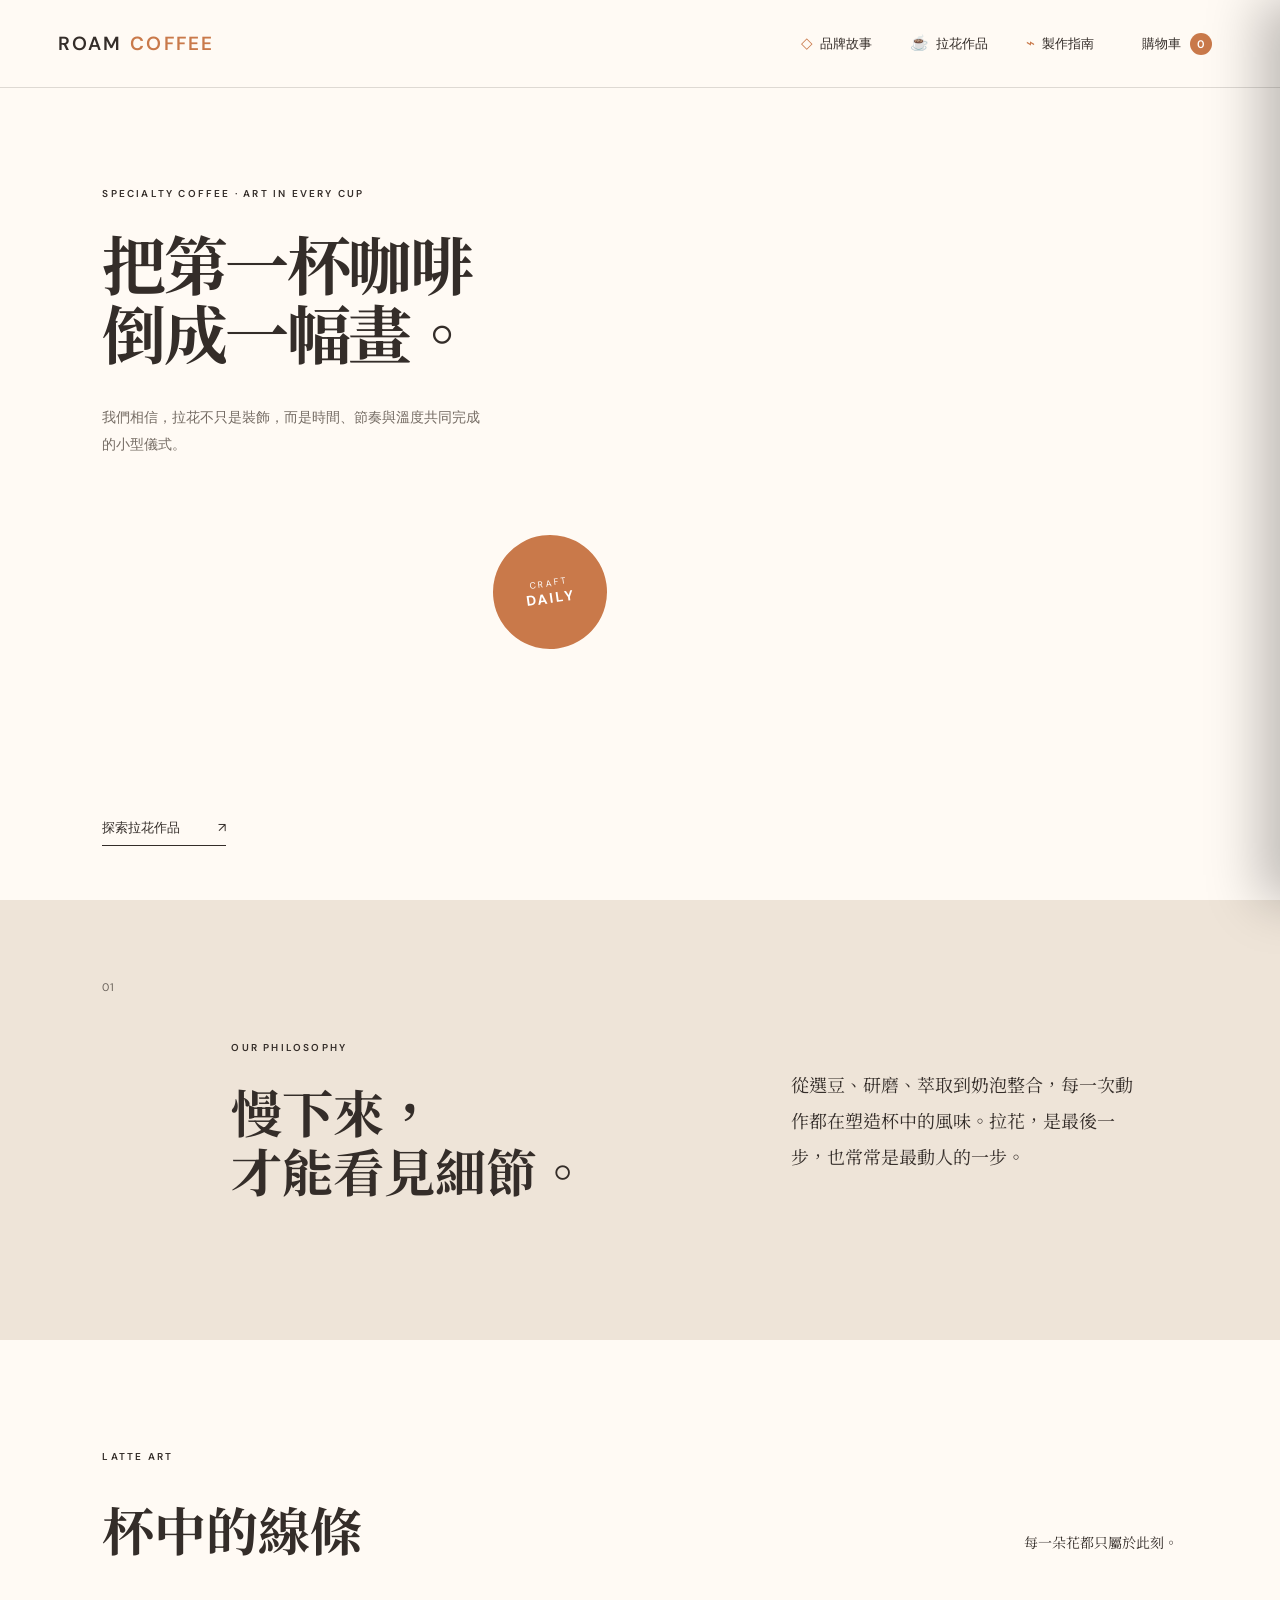
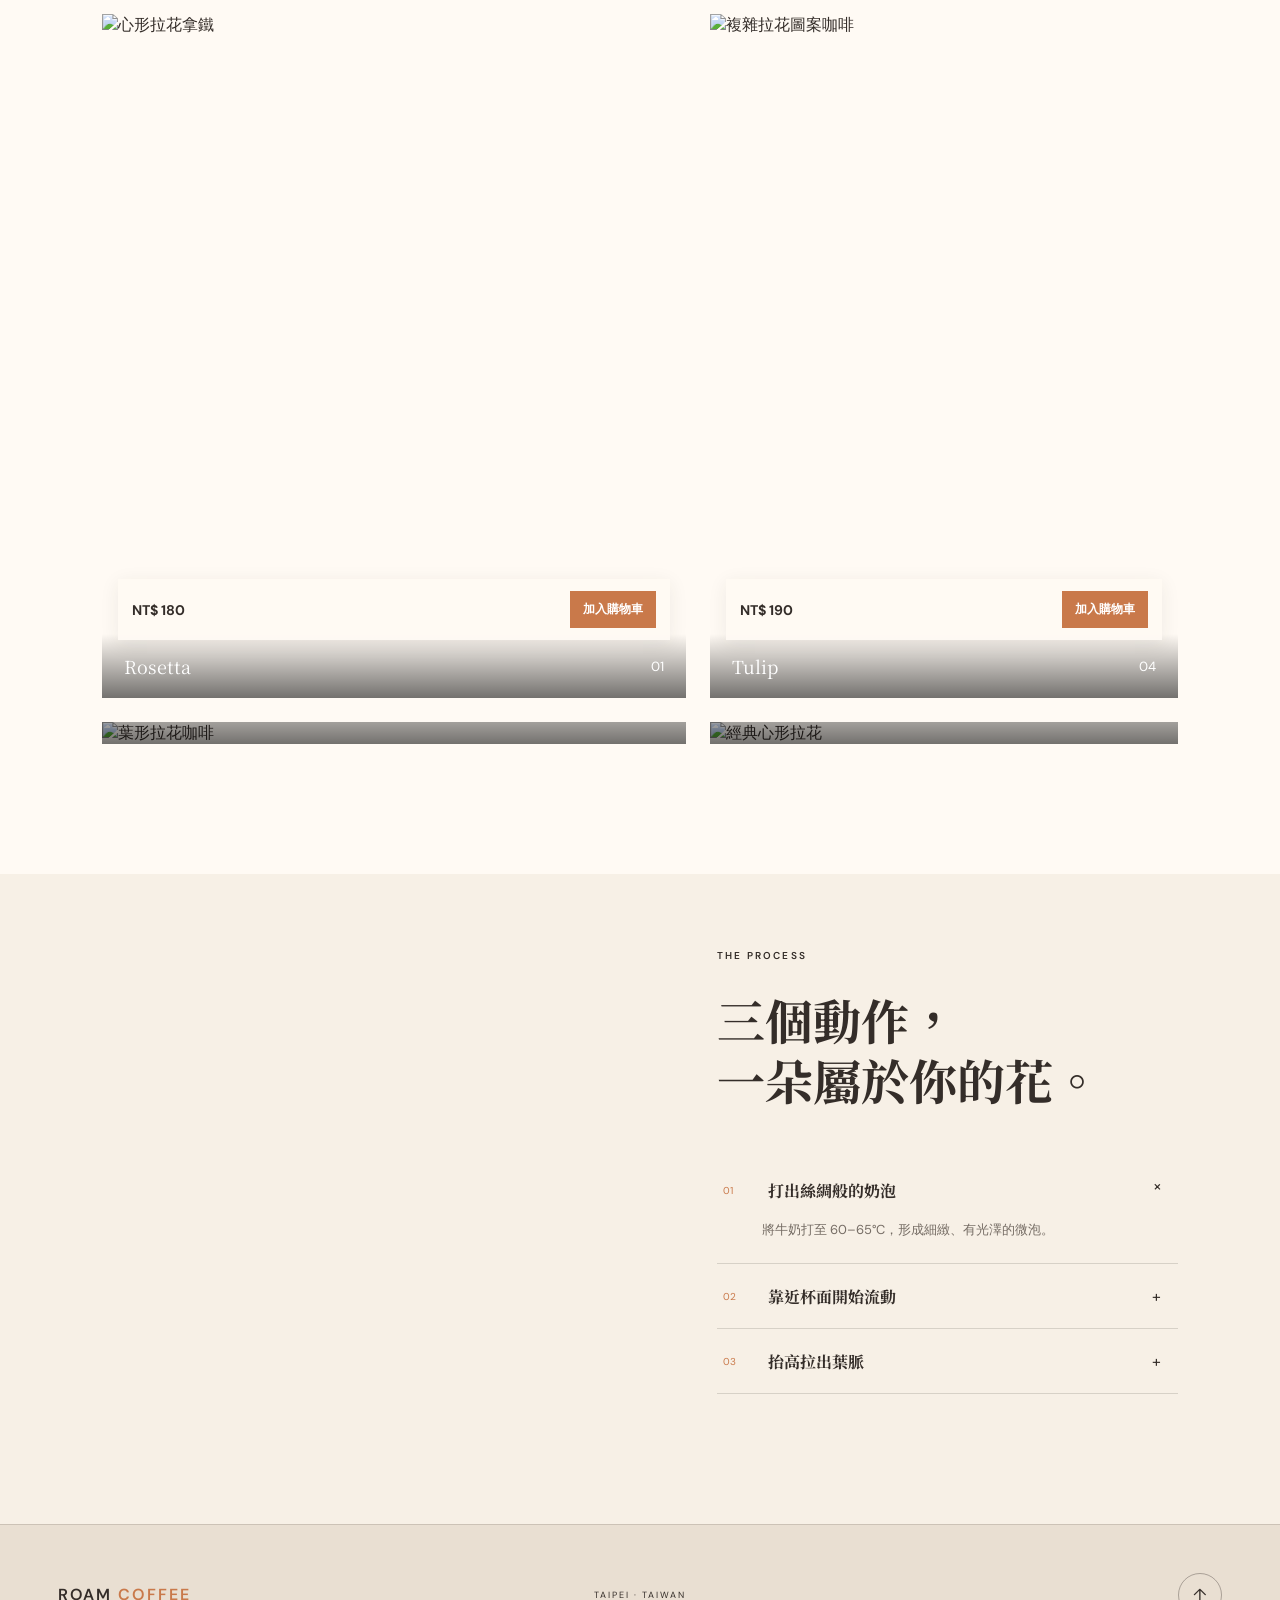
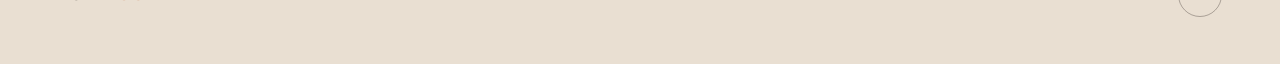
==== commit c35ca04b: "feat: nav小圖示" ====
--- a/index.html
+++ b/index.html
@@ -15,9 +15,9 @@
     <a class="brand" href="#home" aria-label="Roam Coffee 首頁">ROAM <span>COFFEE</span></a>
     <button class="menu-toggle" aria-label="開啟選單" aria-expanded="false"><span></span><span></span></button>
     <nav class="nav" aria-label="主要導覽">
-      <a href="#story">品牌故事</a>
-      <a href="#gallery">拉花作品</a>
-      <a href="#guide">製作指南</a>
+      <a href="#story"><span class="nav-icon" aria-hidden="true">◇</span>品牌故事</a>
+      <a href="#gallery"><span class="nav-icon" aria-hidden="true">☕</span>拉花作品</a>
+      <a href="#guide"><span class="nav-icon" aria-hidden="true">⌁</span>製作指南</a>
     </nav>
     <button class="cart-toggle" type="button" aria-label="開啟購物車" aria-expanded="false">
       購物車 <span class="cart-count" aria-live="polite">0</span>
--- a/style.css
+++ b/style.css
@@ -1,11 +1,11 @@
 :root {
-  --ink: #e7f3f5;
-  --cream: #071923;
-  --paper: #0d2934;
-  --rust: #64c7c8;
-  --surface: #123744;
-  --muted: #9bbdc5;
-  --border: rgba(231, 243, 245, .16);
+  --ink: #342d29;
+  --cream: #fffaf4;
+  --paper: #f7f0e6;
+  --rust: #c9794a;
+  --surface: #eee4d8;
+  --muted: #756c64;
+  --border: rgba(52, 45, 41, .16);
 }
 
 * { box-sizing: border-box; }
@@ -21,12 +21,22 @@
 .brand { font-size: 19px; font-weight: 600; letter-spacing: .12em; }
 .brand span { color: var(--rust); }
 .nav { display: flex; gap: 38px; margin-left: auto; font-size: 13px; }
-.nav a { position: relative; }
+.nav a { position: relative; display: inline-flex; align-items: center; gap: 7px; }
+.nav-icon { color: var(--rust); font-size: 15px; line-height: 1; transition: transform .25s ease; }
+.nav a:hover .nav-icon { transform: translateY(-2px) rotate(-8deg); }
 .nav a::after { content: ""; position: absolute; left: 0; bottom: -7px; width: 0; height: 1px; background: var(--rust); transition: width .3s; }
 .nav a:hover::after { width: 100%; }
 .menu-toggle { display: none; }
-.cart-toggle { margin-left: 38px; padding: 0; border: 0; background: none; cursor: pointer; font-size: 13px; }
-.cart-count { min-width: 22px; height: 22px; margin-left: 6px; padding: 0 6px; border-radius: 999px; display: inline-grid; place-items: center; background: var(--rust); color: #071923; font-size: 11px; font-weight: 600; }
+.cart-toggle { margin-left: 38px; padding: 8px 10px; border: 0; border-radius: 999px; background: none; cursor: pointer; font-size: 13px; transition: background-color .25s ease, transform .25s ease; }
+.cart-toggle:hover { background: rgba(201, 121, 74, .12); transform: translateY(-2px); }
+.cart-toggle:active { transform: scale(.96); }
+.cart-count { min-width: 22px; height: 22px; margin-left: 6px; padding: 0 6px; border-radius: 999px; display: inline-grid; place-items: center; background: var(--rust); color: white; font-size: 11px; font-weight: 600; }
+.cart-count.is-bouncing { animation: cart-bounce .45s ease; }
+@keyframes cart-bounce {
+  0%, 100% { transform: scale(1); }
+  35% { transform: scale(1.35) rotate(-8deg); }
+  70% { transform: scale(.92) rotate(5deg); }
+}
 
 .hero { min-height: 670px; height: calc(100vh - 88px); max-height: 820px; display: grid; grid-template-columns: 43% 57%; position: relative; overflow: hidden; }
 .hero-copy { padding: 11vh 3vw 6vh 8vw; display: flex; flex-direction: column; align-items: flex-start; }
@@ -57,10 +67,16 @@
 .card-label { position: absolute; left: 0; right: 0; bottom: 0; padding: 19px 22px; display: flex; justify-content: space-between; color: white; background: linear-gradient(transparent, rgba(0,0,0,.55)); }
 .card-label span { font-family: "Noto Serif TC", serif; font-size: 18px; }
 .card-label small { margin-top: 5px; }
-.product-actions { position: absolute; left: 16px; right: 16px; bottom: 58px; padding: 12px 14px; display: flex; align-items: center; justify-content: space-between; gap: 12px; background: rgba(7, 25, 35, .92); }
+.product-actions { position: absolute; left: 16px; right: 16px; bottom: 58px; padding: 12px 14px; display: flex; align-items: center; justify-content: space-between; gap: 12px; background: rgba(255, 250, 244, .94); box-shadow: 0 4px 18px rgba(52, 45, 41, .08); }
 .product-actions strong { font-size: 14px; }
-.add-to-cart { padding: 9px 12px; border: 1px solid var(--rust); background: var(--rust); color: #071923; cursor: pointer; font-size: 12px; font-weight: 600; }
+.add-to-cart { position: relative; overflow: hidden; padding: 9px 12px; border: 1px solid var(--rust); background: var(--rust); color: white; cursor: pointer; font-size: 12px; font-weight: 600; transition: background-color .25s ease, color .25s ease, transform .2s ease, box-shadow .25s ease; }
 .add-to-cart:hover { background: transparent; color: var(--ink); }
+.add-to-cart:active { transform: scale(.94); }
+.add-to-cart.is-added { animation: add-cart-success .65s ease; }
+@keyframes add-cart-success {
+  0%, 100% { transform: scale(1); }
+  35% { transform: scale(1.08); background: var(--ink); box-shadow: 0 0 0 8px rgba(231, 243, 245, .12); }
+}
 
 .guide { min-height: 650px; display: grid; grid-template-columns: 50% 50%; background: var(--paper); }
 .guide-image { background: url("https://images.unsplash.com/photo-1495474472287-4d71bcdd2085?auto=format&fit=crop&w=1400&q=85") center/cover; }
@@ -76,10 +92,10 @@
 .steps li.is-open > p { display: block; }
 .steps li.is-open .step i { transform: rotate(45deg); }
 
-footer { height: 140px; padding: 0 4.5vw; display: grid; grid-template-columns: 1fr 1fr 1fr; align-items: center; background: #0b0b0a; color: var(--ink); }
+footer { height: 140px; padding: 0 4.5vw; display: grid; grid-template-columns: 1fr 1fr 1fr; align-items: center; background: #e9dfd2; color: var(--ink); border-top: 1px solid var(--border); }
 .brand--footer { font-size: 16px; }
 footer p { text-align: center; font-size: 9px; letter-spacing: .22em; }
-.back-top { justify-self: end; width: 44px; height: 44px; border: 1px solid rgba(255,255,255,.4); border-radius: 50%; background: transparent; cursor: pointer; }
+.back-top { justify-self: end; width: 44px; height: 44px; border: 1px solid rgba(52, 45, 41, .35); border-radius: 50%; background: transparent; cursor: pointer; }
 .cart-overlay { position: fixed; z-index: 30; inset: 0; visibility: hidden; background: rgba(0, 0, 0, .55); opacity: 0; transition: .3s ease; }
 .cart-panel { position: fixed; z-index: 31; top: 0; right: 0; bottom: 0; width: min(420px, 92vw); padding: 28px; display: grid; grid-template-rows: auto 1fr auto; background: var(--paper); box-shadow: -20px 0 50px rgba(0, 0, 0, .25); transform: translateX(100%); transition: transform .3s ease; }
 .cart-overlay.is-open { visibility: visible; opacity: 1; }
@@ -96,8 +112,13 @@
 .cart-item-controls button { width: 28px; height: 28px; border: 1px solid var(--border); background: none; cursor: pointer; }
 .cart-footer { padding-top: 20px; border-top: 1px solid var(--border); }
 .cart-total { margin-bottom: 16px; display: flex; justify-content: space-between; font-size: 18px; }
-.checkout-button { width: 100%; height: 48px; border: 0; background: var(--rust); color: #071923; cursor: pointer; font-weight: 600; }
+.checkout-button { width: 100%; height: 48px; border: 0; background: var(--rust); color: white; cursor: pointer; font-weight: 600; }
 .checkout-button:disabled { cursor: not-allowed; opacity: .45; }
+
+@media (prefers-reduced-motion: reduce) {
+  .cart-toggle, .add-to-cart { transition: none; }
+  .cart-count.is-bouncing, .add-to-cart.is-added { animation: none; }
+}
 
 @media (max-width: 760px) {
   .site-header { height: 72px; }
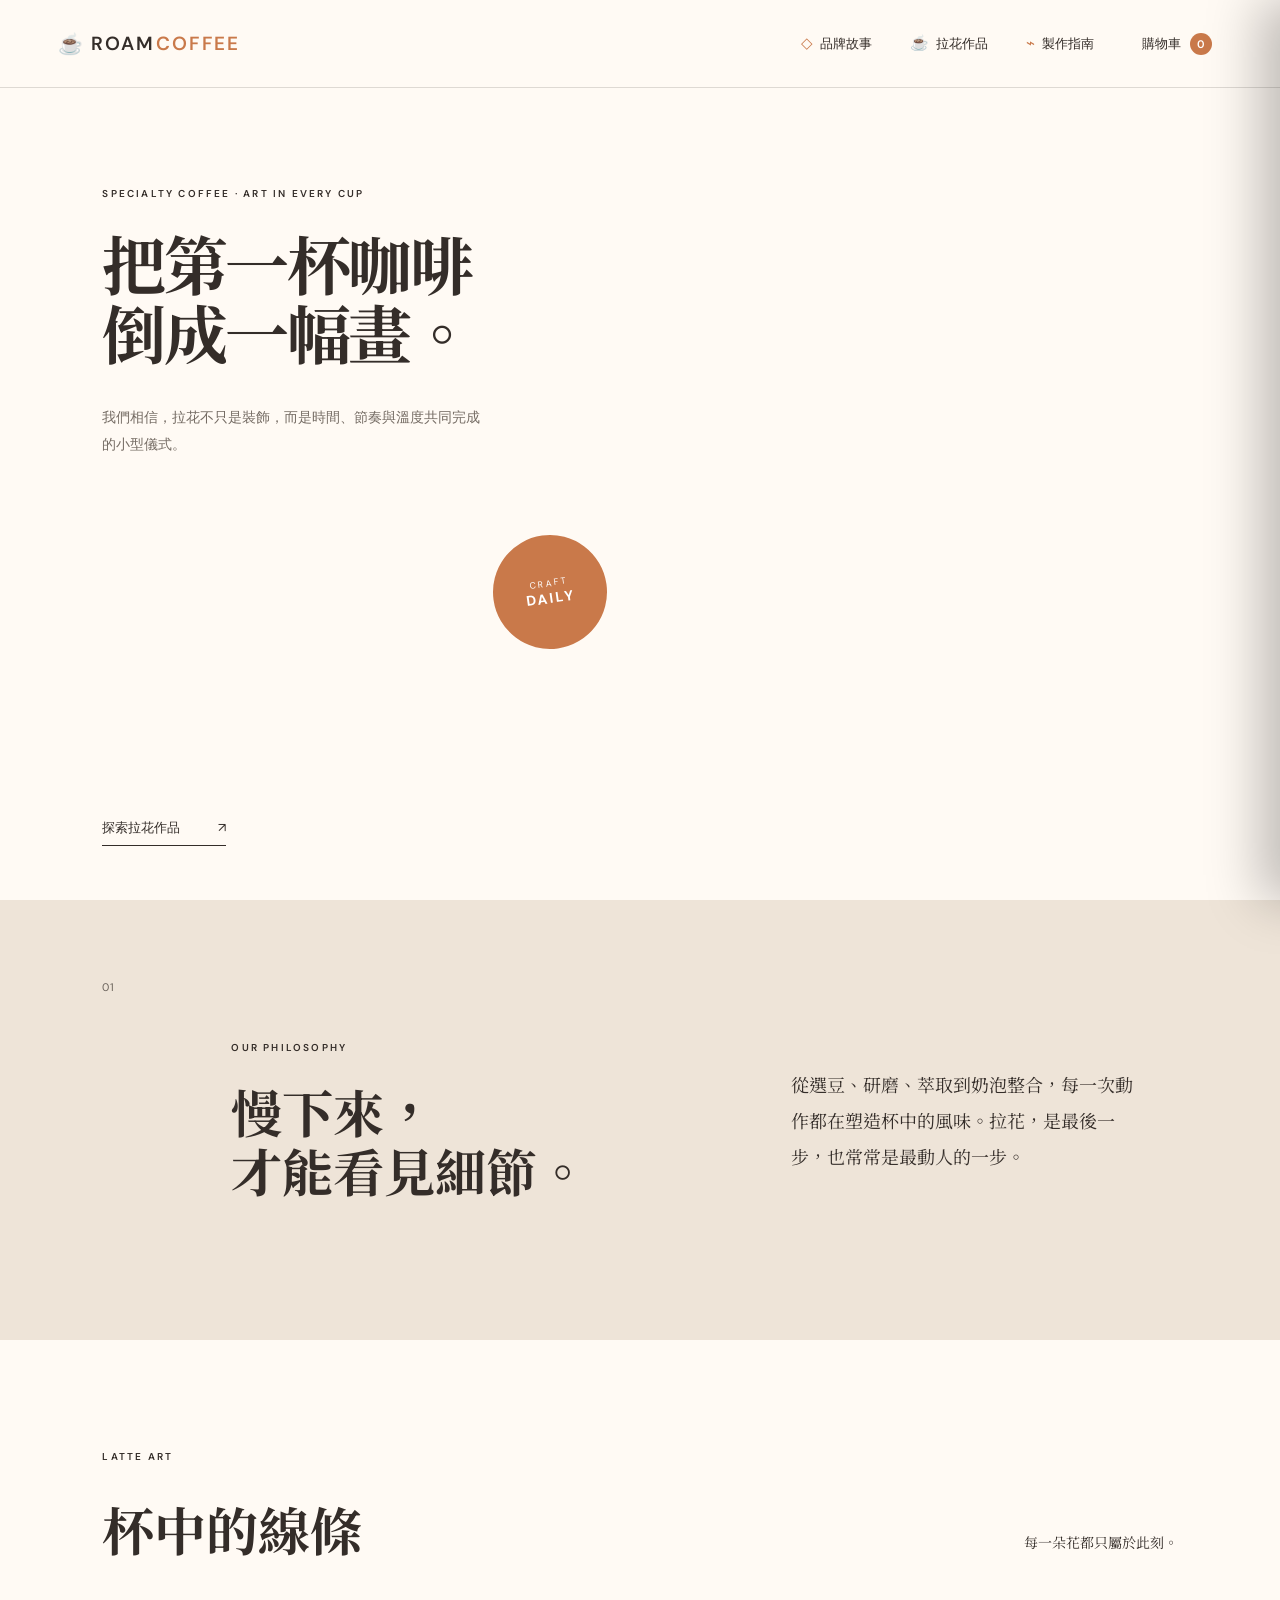
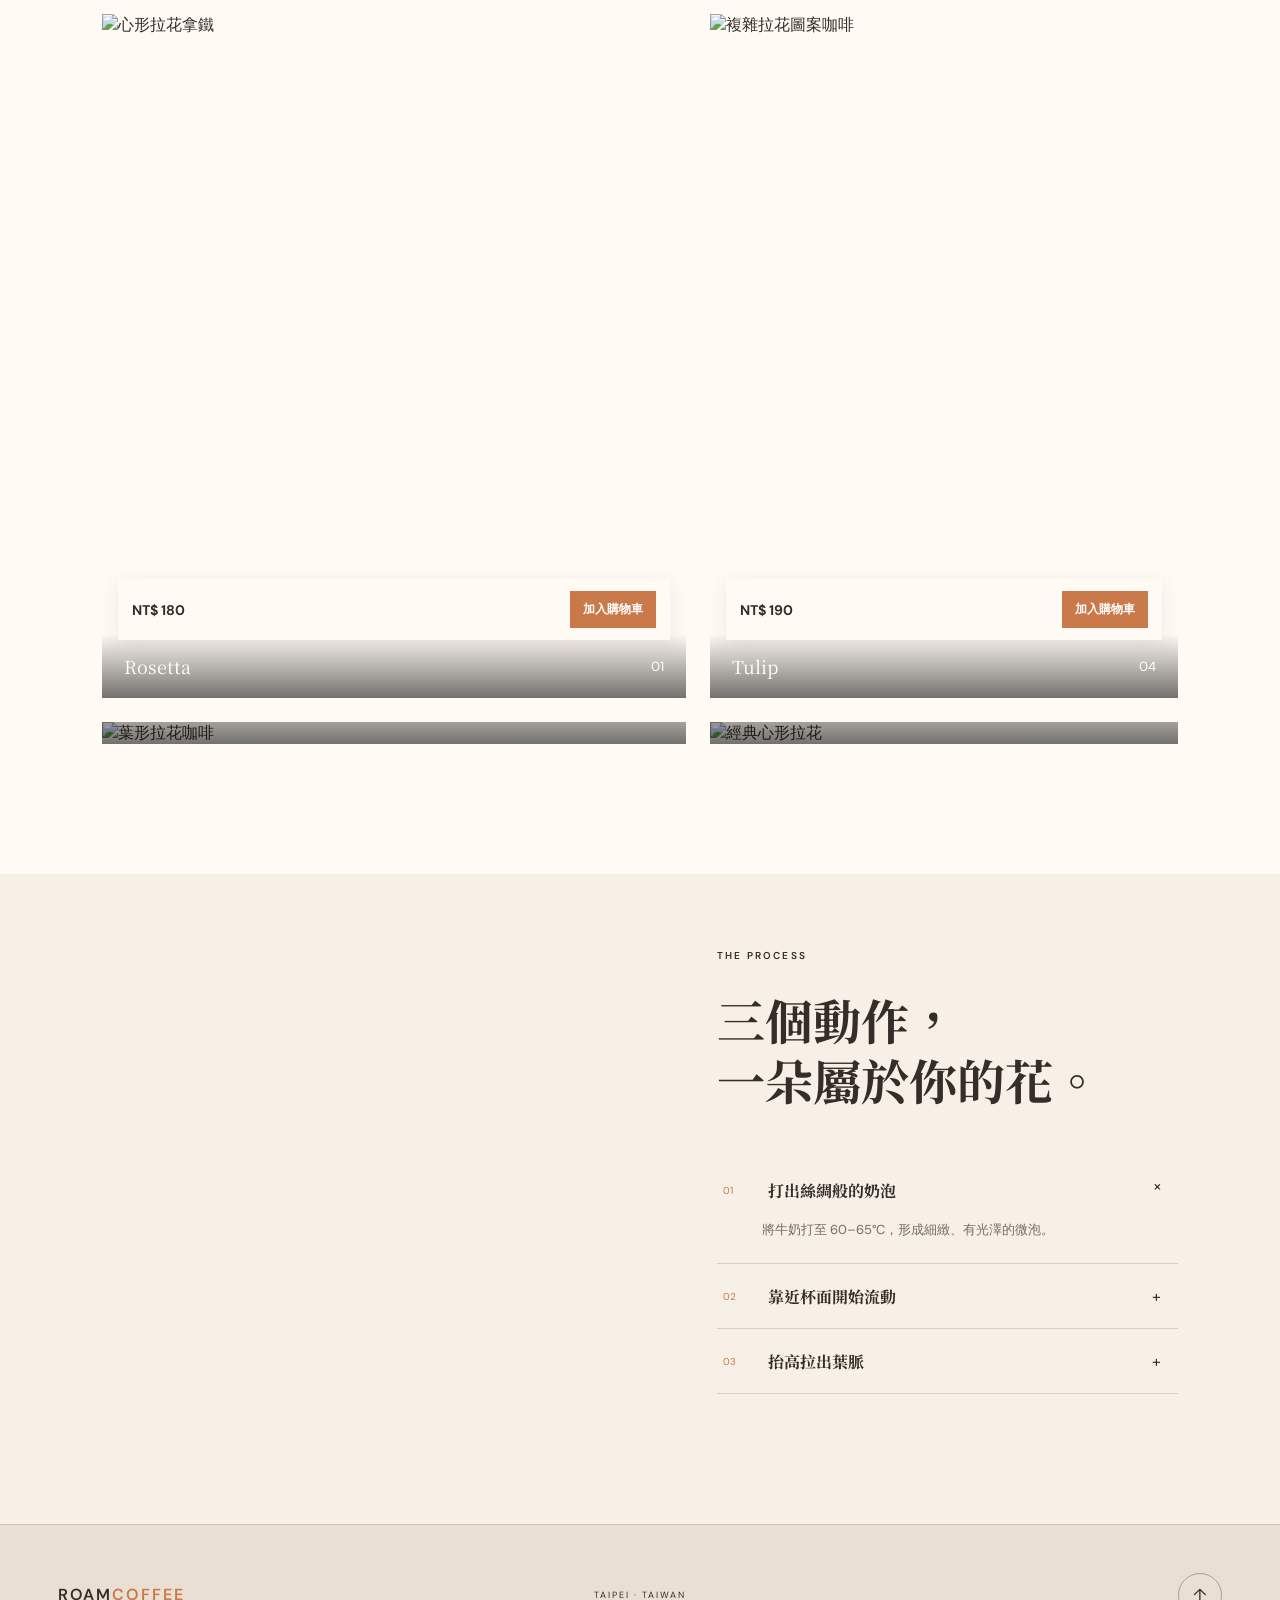
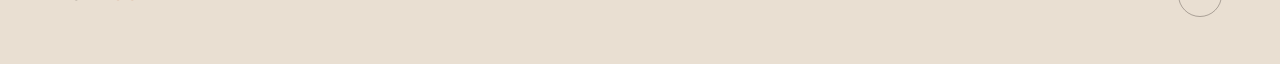
==== commit e4bb7f5c: "feat: header圖示" ====
--- a/index.html
+++ b/index.html
@@ -12,7 +12,7 @@
 </head>
 <body>
   <header class="site-header">
-    <a class="brand" href="#home" aria-label="Roam Coffee 首頁">ROAM <span>COFFEE</span></a>
+    <a class="brand" href="#home" aria-label="Roam Coffee 首頁"><span class="brand-icon" aria-hidden="true">☕</span> ROAM <span>COFFEE</span></a>
     <button class="menu-toggle" aria-label="開啟選單" aria-expanded="false"><span></span><span></span></button>
     <nav class="nav" aria-label="主要導覽">
       <a href="#story"><span class="nav-icon" aria-hidden="true">◇</span>品牌故事</a>
--- a/style.css
+++ b/style.css
@@ -18,8 +18,9 @@
 button { color: inherit; font: inherit; }
 
 .site-header { height: 88px; padding: 0 4.5vw; display: flex; align-items: center; justify-content: space-between; border-bottom: 1px solid var(--border); background: var(--cream); }
-.brand { font-size: 19px; font-weight: 600; letter-spacing: .12em; }
+.brand { display: inline-flex; align-items: center; font-size: 19px; font-weight: 600; letter-spacing: .12em; }
 .brand span { color: var(--rust); }
+.brand .brand-icon { margin-right: 8px; color: var(--rust); font-size: 20px; letter-spacing: 0; }
 .nav { display: flex; gap: 38px; margin-left: auto; font-size: 13px; }
 .nav a { position: relative; display: inline-flex; align-items: center; gap: 7px; }
 .nav-icon { color: var(--rust); font-size: 15px; line-height: 1; transition: transform .25s ease; }
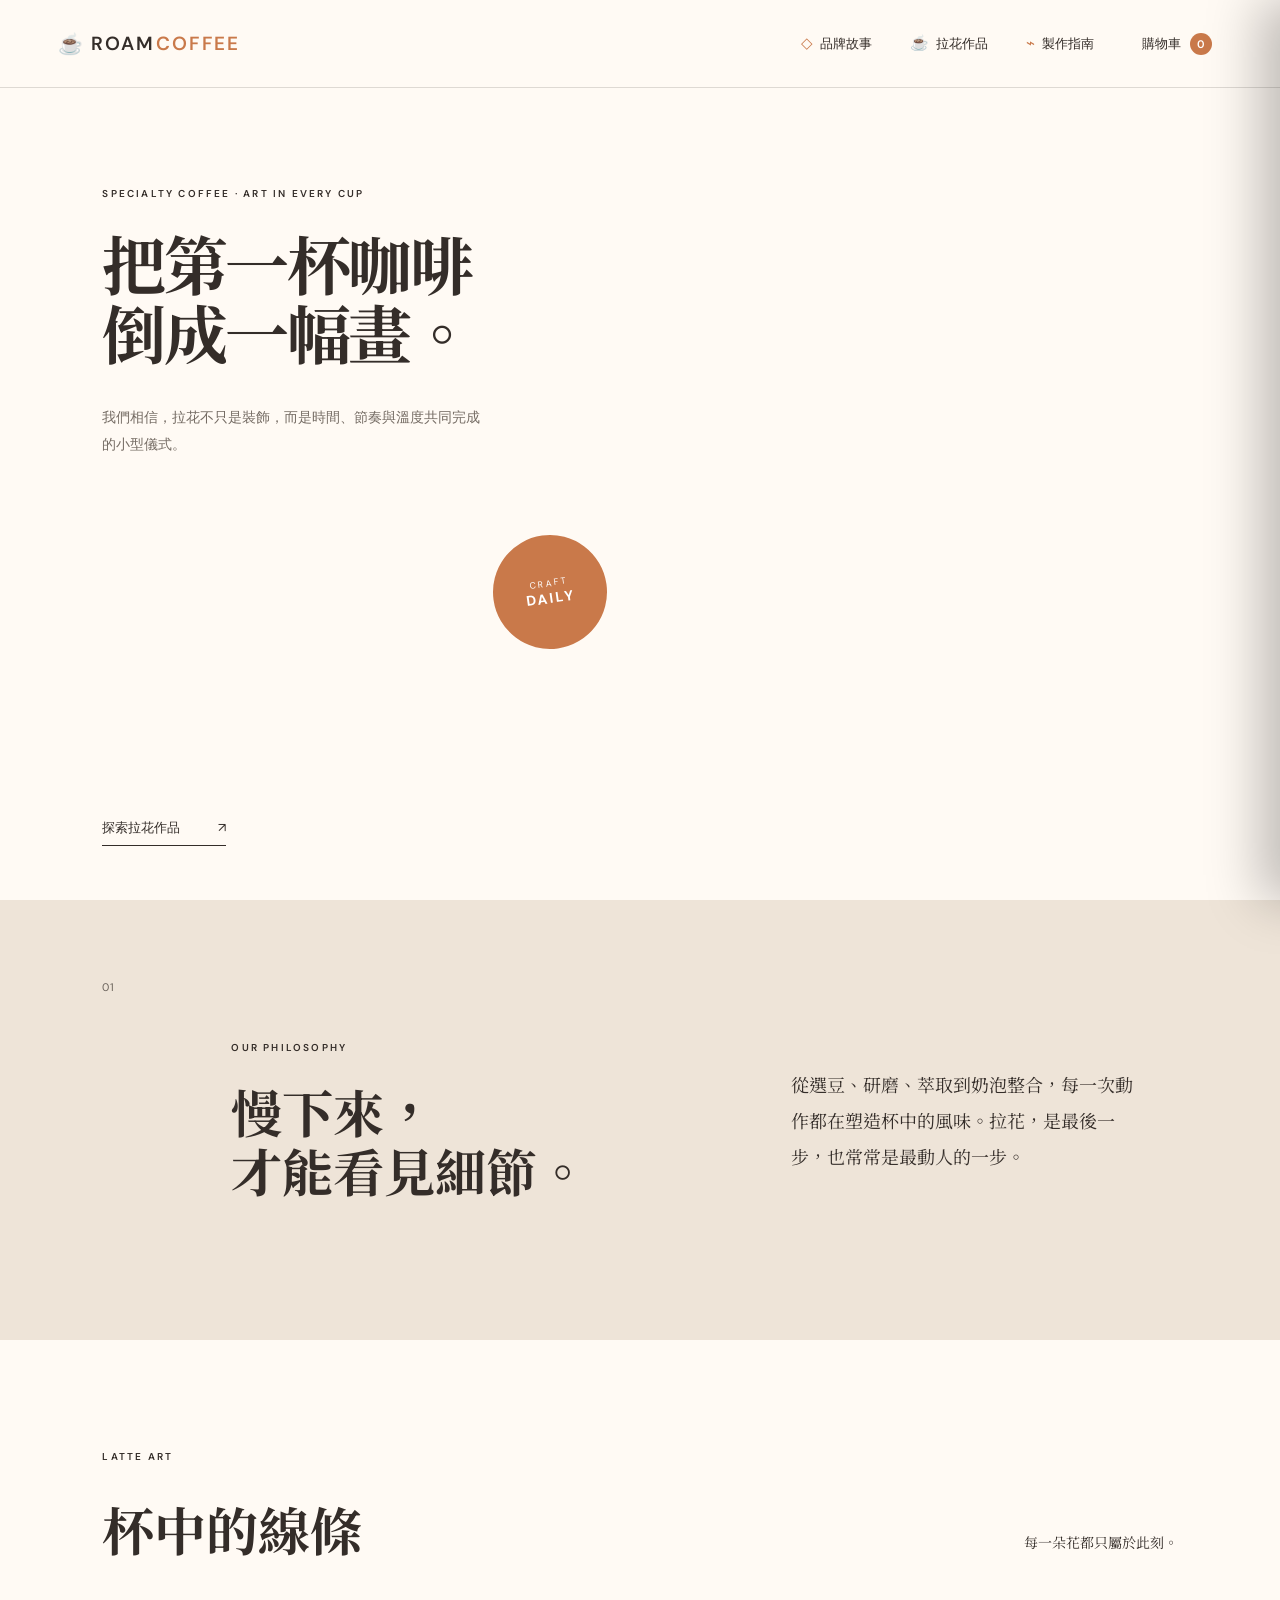
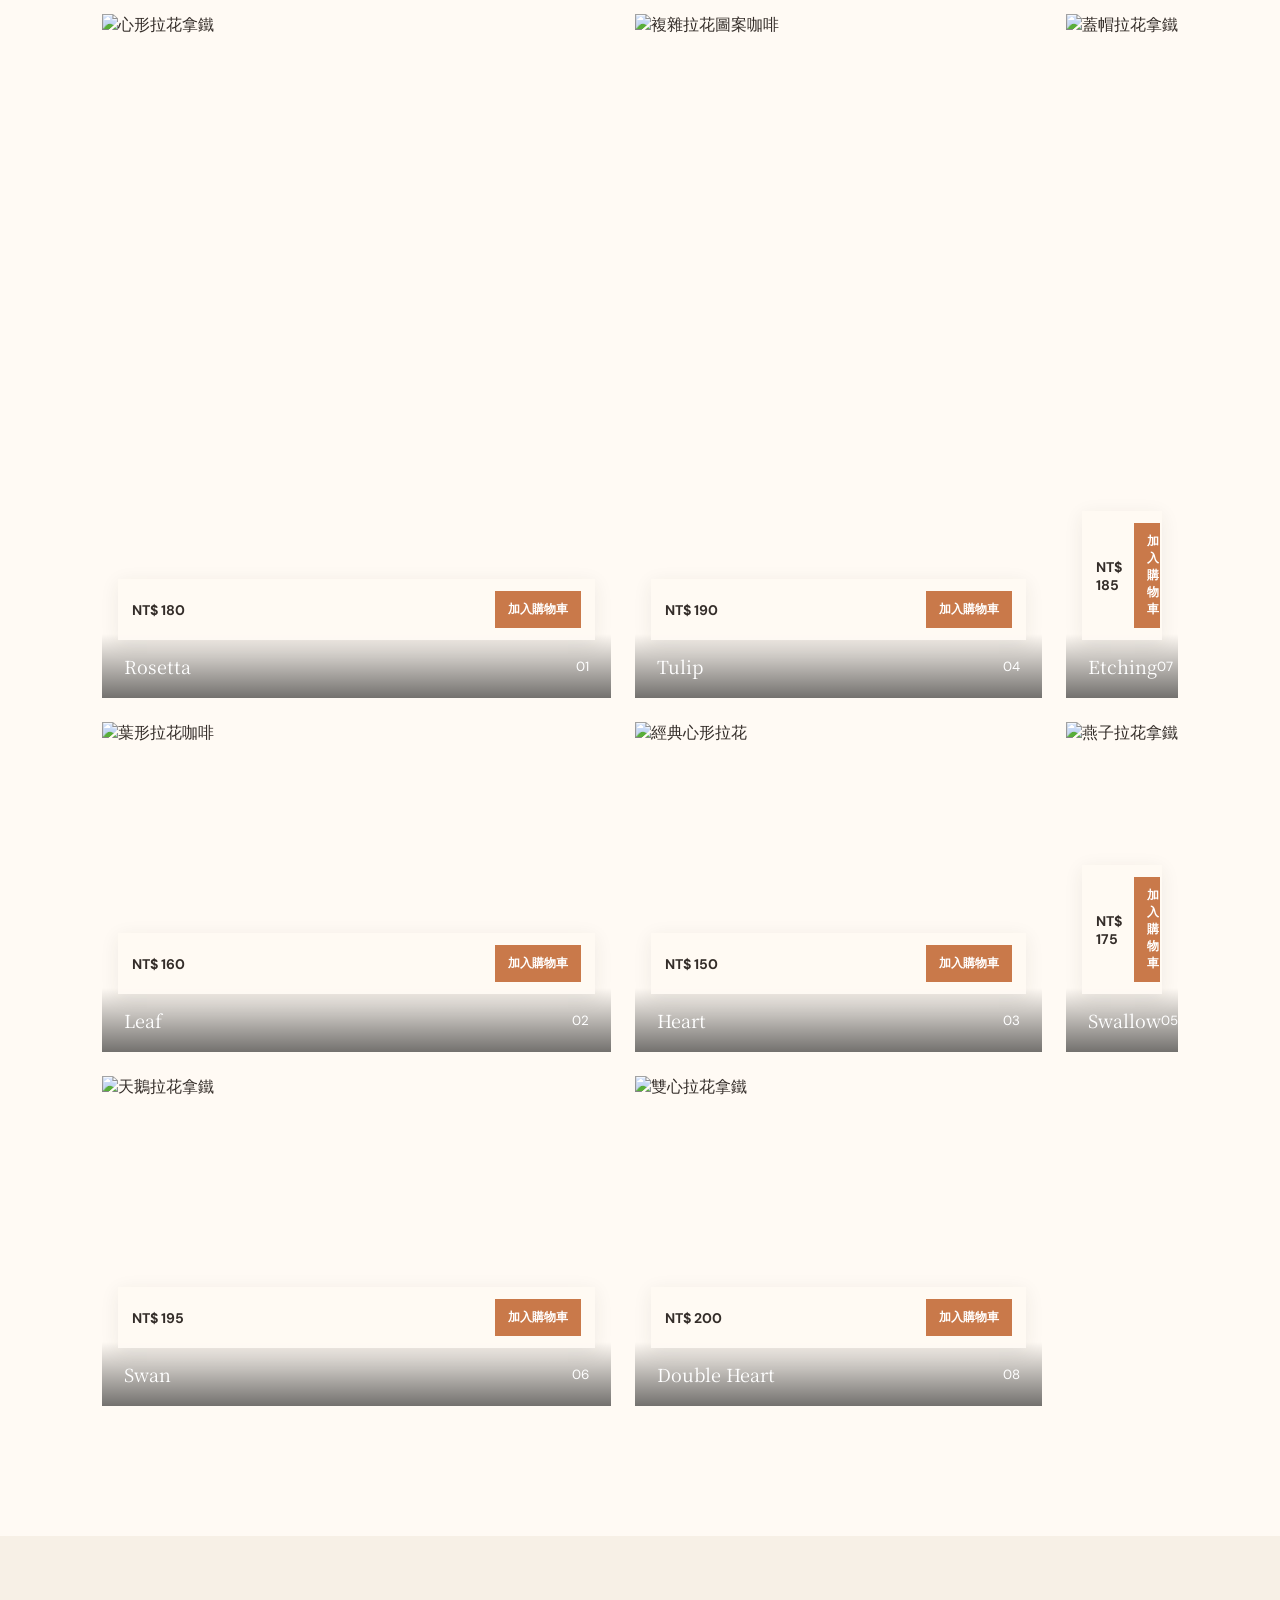
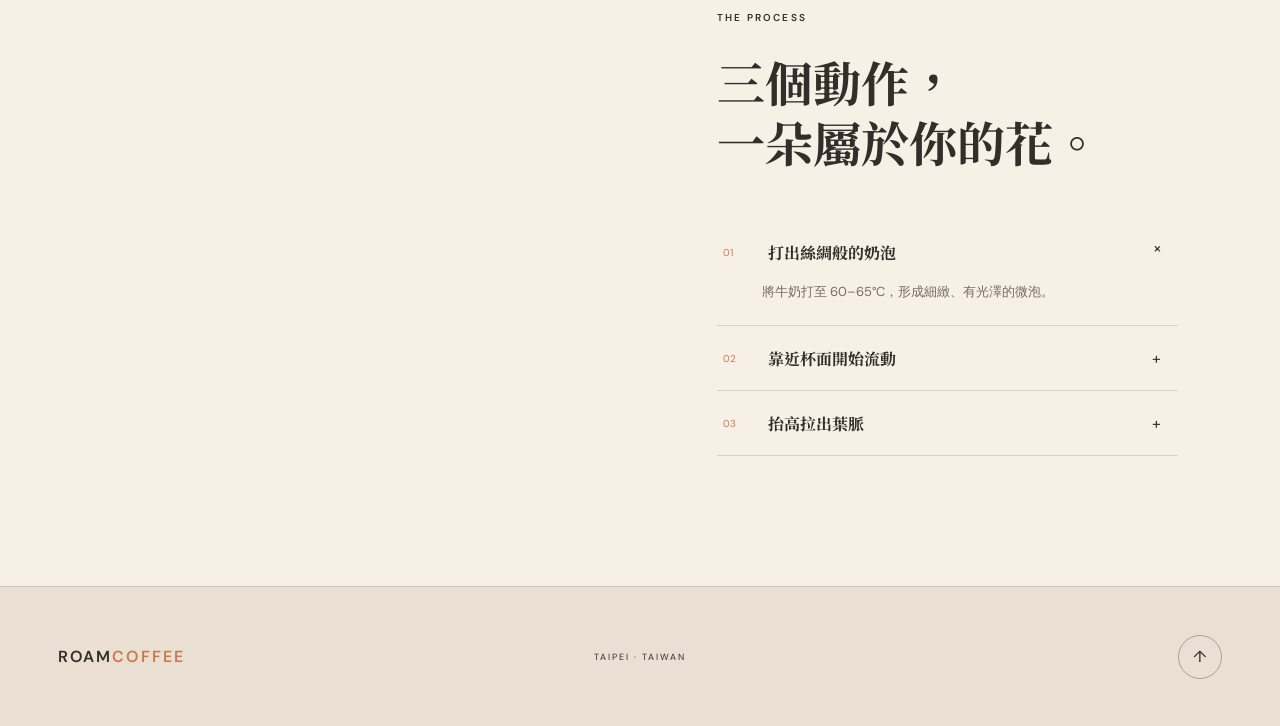
==== commit 56f8caaa: "feat: 新增產品到8個" ====
--- a/index.html
+++ b/index.html
@@ -83,6 +83,38 @@
             <button class="add-to-cart" type="button" data-id="tulip" data-name="Tulip 鬱金香拿鐵" data-price="190">加入購物車</button>
           </div>
         </article>
+        <article class="gallery-card">
+          <img src="https://images.unsplash.com/photo-1461023058943-07fcbe16d735?auto=format&fit=crop&w=900&q=85" alt="燕子拉花拿鐵">
+          <div class="card-label"><span>Swallow</span><small>05</small></div>
+          <div class="product-actions">
+            <strong>NT$ 175</strong>
+            <button class="add-to-cart" type="button" data-id="swallow" data-name="Swallow燕子拉花拿鐵" data-price="175">加入購物車</button>
+          </div>
+        </article>
+        <article class="gallery-card">
+          <img src="https://images.unsplash.com/photo-1485808191679-5f86510681a2?auto=format&fit=crop&w=900&q=85" alt="天鵝拉花拿鐵">
+          <div class="card-label"><span>Swan</span><small>06</small></div>
+          <div class="product-actions">
+            <strong>NT$ 195</strong>
+            <button class="add-to-cart" type="button" data-id="swan" data-name="Swan 天鵝拉花拿鐵" data-price="195">加入購物車</button>
+          </div>
+        </article>
+        <article class="gallery-card gallery-card--large">
+          <img src="https://images.unsplash.com/photo-1578314675249-a6910f80cc4e?auto=format&fit=crop&w=1200&q=85" alt="蓋帽拉花拿鐵">
+          <div class="card-label"><span>Etching</span><small>07</small></div>
+          <div class="product-actions">
+            <strong>NT$ 185</strong>
+            <button class="add-to-cart" type="button" data-id="etching" data-name="Etching蓋帽拉花拿鐵" data-price="185">加入購物車</button>
+          </div>
+        </article>
+        <article class="gallery-card">
+          <img src="https://images.unsplash.com/photo-1498804103079-a6351b050096?auto=format&fit=crop&w=900&q=85" alt="雙心拉花拿鐵">
+          <div class="card-label"><span>Double Heart</span><small>08</small></div>
+          <div class="product-actions">
+            <strong>NT$ 200</strong>
+            <button class="add-to-cart" type="button" data-id="double-heart" data-name="Double Heart 雙心拿鐵" data-price="200">加入購物車</button>
+          </div>
+        </article>
       </div>
     </section>
 
--- a/style.css
+++ b/style.css
@@ -60,7 +60,7 @@
 .gallery-heading { margin-bottom: 48px; display: flex; justify-content: space-between; align-items: flex-end; }
 .gallery-heading h2 { margin: 0; font-size: 52px; }
 .gallery-heading > p { font-family: "Noto Serif TC", serif; font-size: 14px; }
-.gallery-grid { display: grid; grid-template-columns: 1.25fr 1fr; grid-template-rows: 330px 330px; gap: 24px; }
+.gallery-grid { display: grid; grid-template-columns: 1.25fr 1fr; grid-auto-rows: 330px; gap: 24px; }
 .gallery-card { position: relative; overflow: hidden; }
 .gallery-card--large { grid-row: 1 / 3; }
 .gallery-card img { height: 100%; object-fit: cover; transition: transform .7s ease; }
@@ -140,7 +140,7 @@
   .gallery-heading { align-items: flex-start; }
   .gallery-heading > p { display: none; }
   .gallery-heading h2 { font-size: 42px; }
-  .gallery-grid { grid-template-columns: 1fr; grid-template-rows: repeat(3, 340px); }
+  .gallery-grid { grid-template-columns: 1fr; grid-auto-rows: 340px; }
   .gallery-card--large { grid-row: auto; }
   .guide { grid-template-columns: 1fr; }
   .guide-image { height: 430px; }
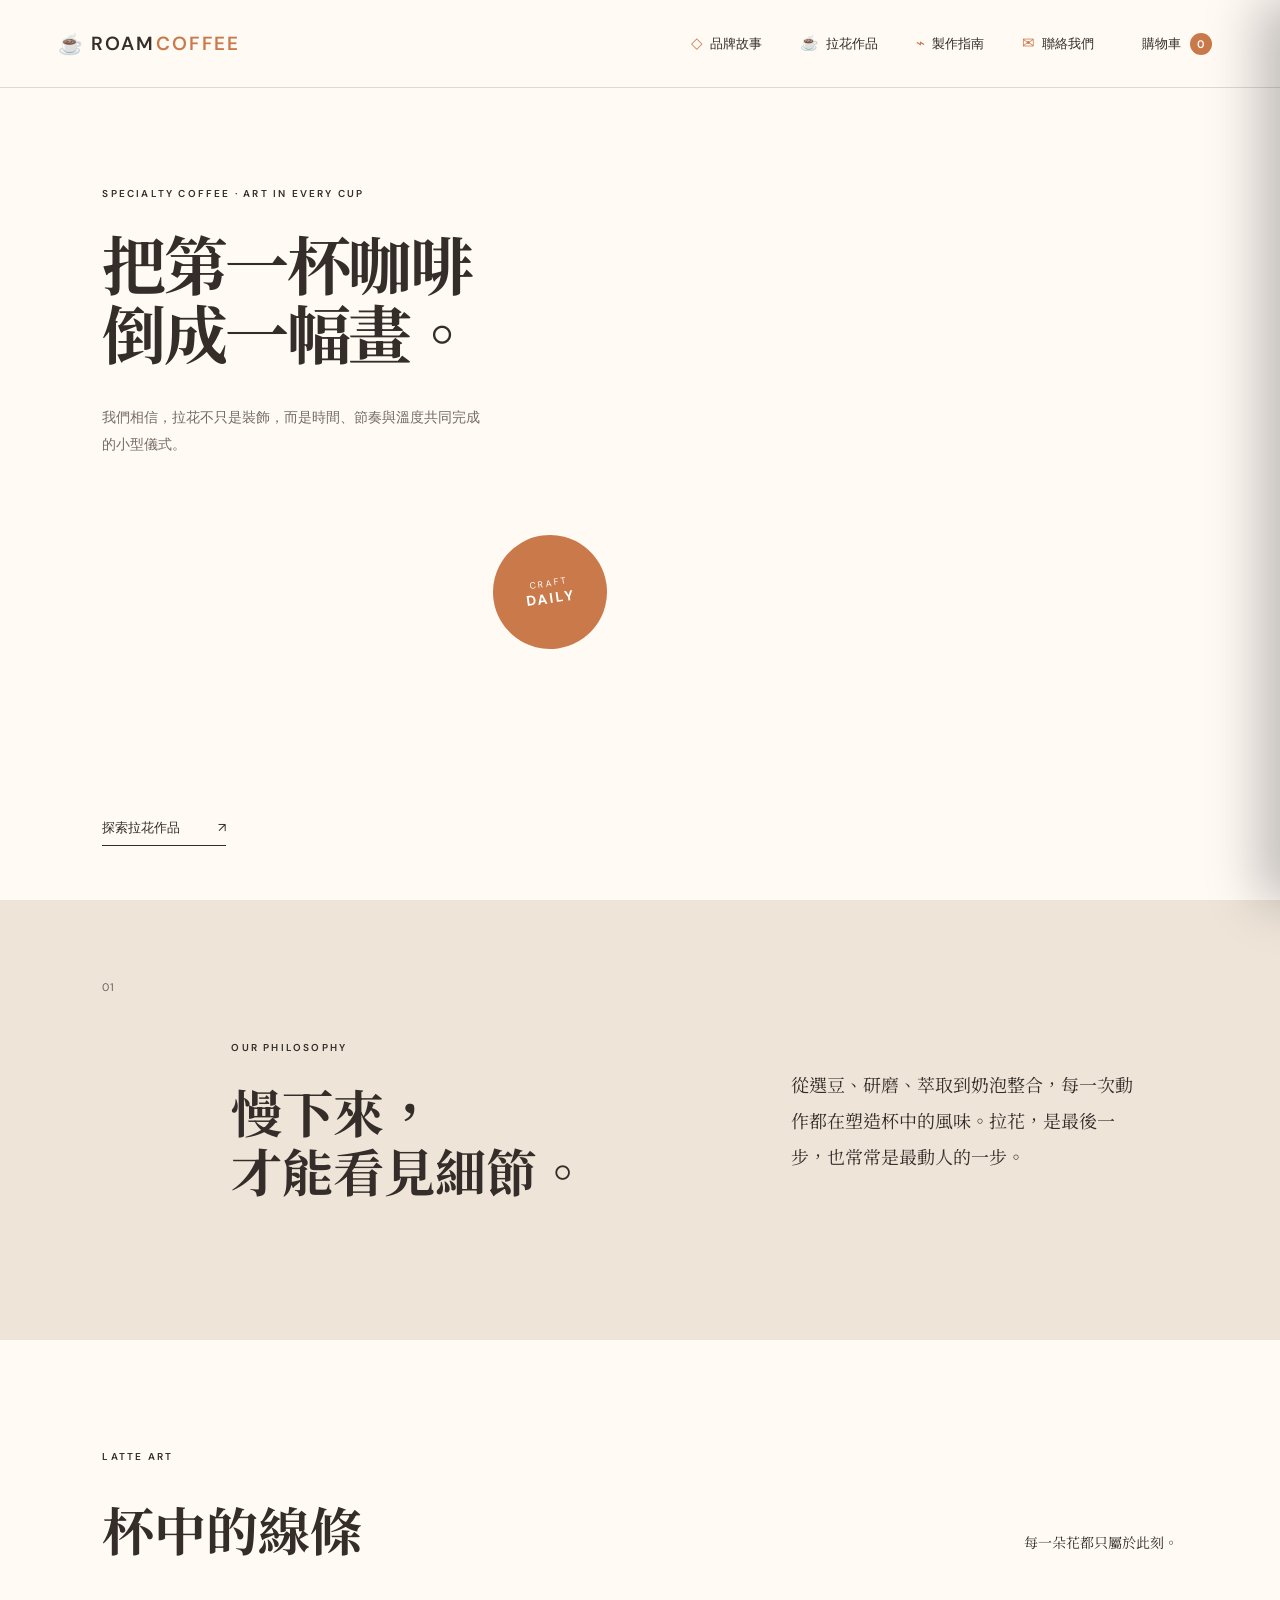
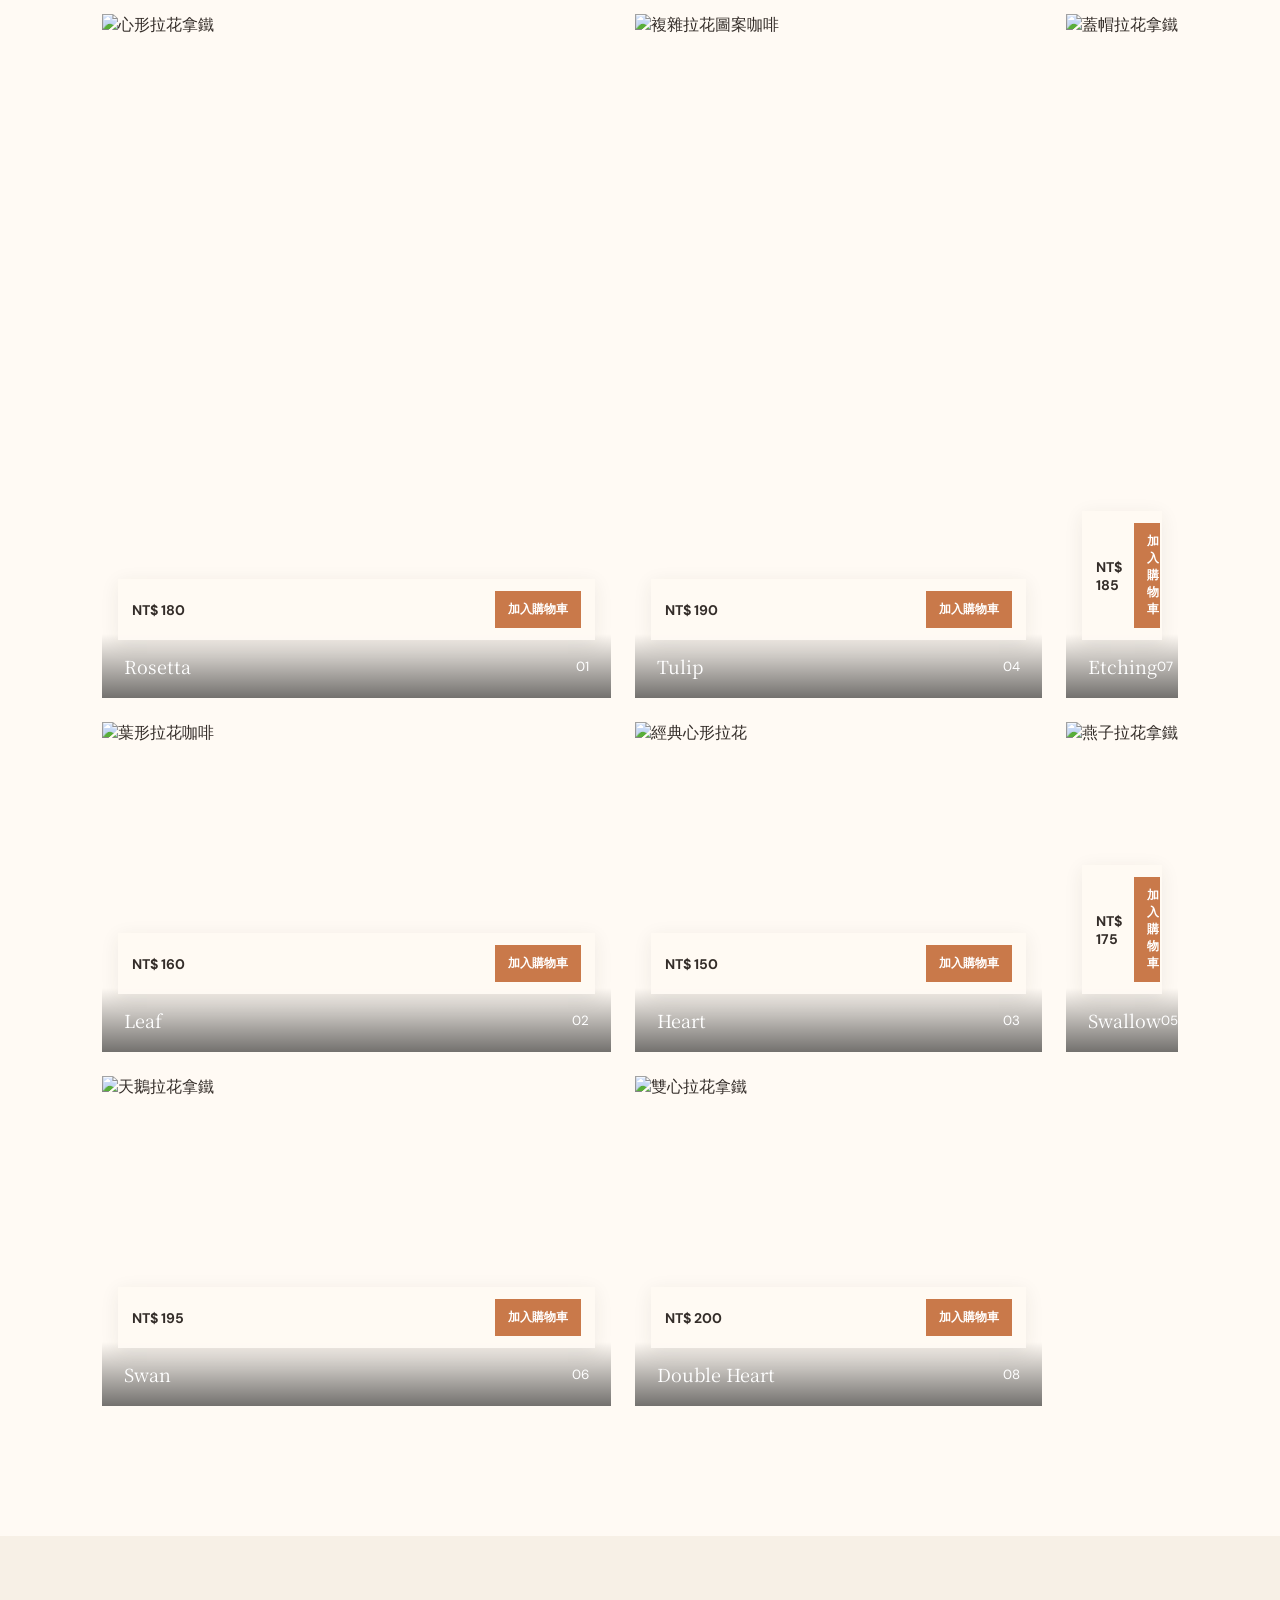
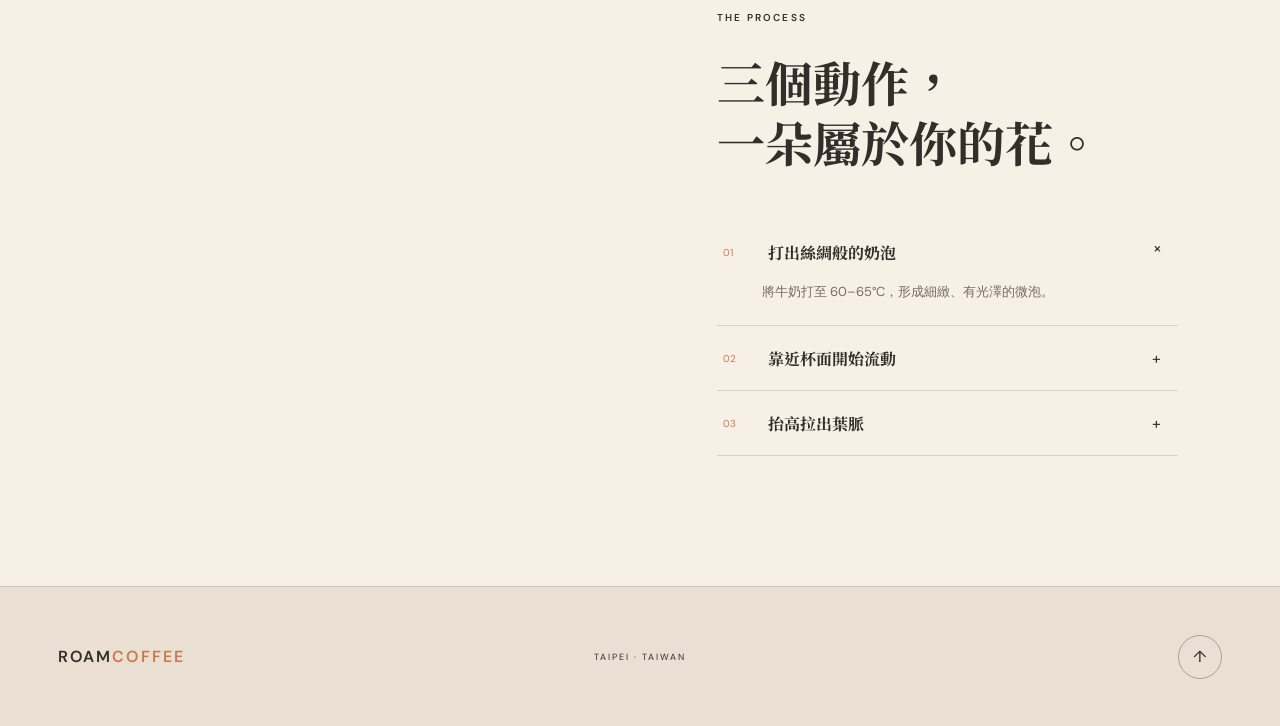
==== commit 62667177: "feat: 聯絡我們表單" ====
--- a/index.html
+++ b/index.html
@@ -18,6 +18,7 @@
       <a href="#story"><span class="nav-icon" aria-hidden="true">◇</span>品牌故事</a>
       <a href="#gallery"><span class="nav-icon" aria-hidden="true">☕</span>拉花作品</a>
       <a href="#guide"><span class="nav-icon" aria-hidden="true">⌁</span>製作指南</a>
+      <a href="contact.html"><span class="nav-icon" aria-hidden="true">✉</span>聯絡我們</a>
     </nav>
     <button class="cart-toggle" type="button" aria-label="開啟購物車" aria-expanded="false">
       購物車 <span class="cart-count" aria-live="polite">0</span>
--- a/style.css
+++ b/style.css
@@ -116,6 +116,26 @@
 .checkout-button { width: 100%; height: 48px; border: 0; background: var(--rust); color: white; cursor: pointer; font-weight: 600; }
 .checkout-button:disabled { cursor: not-allowed; opacity: .45; }
 
+.contact-page { min-height: calc(100vh - 228px); padding: 90px 8vw 110px; display: grid; grid-template-columns: minmax(0, .9fr) minmax(380px, 1.1fr); gap: 10vw; background: var(--paper); }
+.contact-intro { padding-top: 30px; }
+.contact-intro .eyebrow, .contact-form-heading .eyebrow { color: var(--rust); }
+.contact-intro h1 { margin: 0 0 28px; font-family: "Noto Serif TC", serif; font-size: clamp(42px, 5vw, 68px); line-height: 1.25; }
+.contact-intro > p:last-child, .contact-form-heading > p:last-child { color: var(--muted); font-size: 14px; line-height: 1.9; }
+.contact-form-section { padding: 38px; background: var(--cream); }
+.contact-form-heading h2 { margin: 0; font-size: 34px; }
+.contact-form { margin-top: 32px; }
+.form-field { margin-bottom: 22px; }
+.form-field label { display: block; margin-bottom: 9px; font-size: 13px; font-weight: 600; }
+.form-field input, .form-field select, .form-field textarea { width: 100%; padding: 12px 14px; border: 1px solid var(--border); border-radius: 0; background: var(--cream); color: var(--ink); font: inherit; font-size: 14px; }
+.form-field textarea { resize: vertical; }
+.form-field input:focus, .form-field select:focus, .form-field textarea:focus { outline: 2px solid var(--rust); outline-offset: 2px; }
+.form-note, .form-status { color: var(--muted); font-size: 12px; line-height: 1.7; }
+.contact-submit { width: 100%; margin-top: 10px; padding: 14px 18px; border: 0; background: var(--rust); color: white; cursor: pointer; font-weight: 600; text-align: left; }
+.contact-submit span { float: right; }
+.contact-submit:hover { background: var(--ink); }
+.form-status { min-height: 1.7em; margin-bottom: 0; color: var(--rust); }
+.contact-back-top { justify-self: end; width: 44px; height: 44px; border: 1px solid rgba(52, 45, 41, .35); border-radius: 50%; display: grid; place-items: center; }
+
 @media (prefers-reduced-motion: reduce) {
   .cart-toggle, .add-to-cart { transition: none; }
   .cart-count.is-bouncing, .add-to-cart.is-added { animation: none; }
@@ -146,5 +166,8 @@
   .guide-image { height: 430px; }
   .guide-content { padding: 60px 7vw; }
   .guide h2 { font-size: 40px; }
+  .contact-page { min-height: 0; padding: 65px 7vw 75px; grid-template-columns: 1fr; gap: 48px; }
+  .contact-intro { padding-top: 0; }
+  .contact-form-section { padding: 28px 22px; }
   footer { height: 120px; }
 }
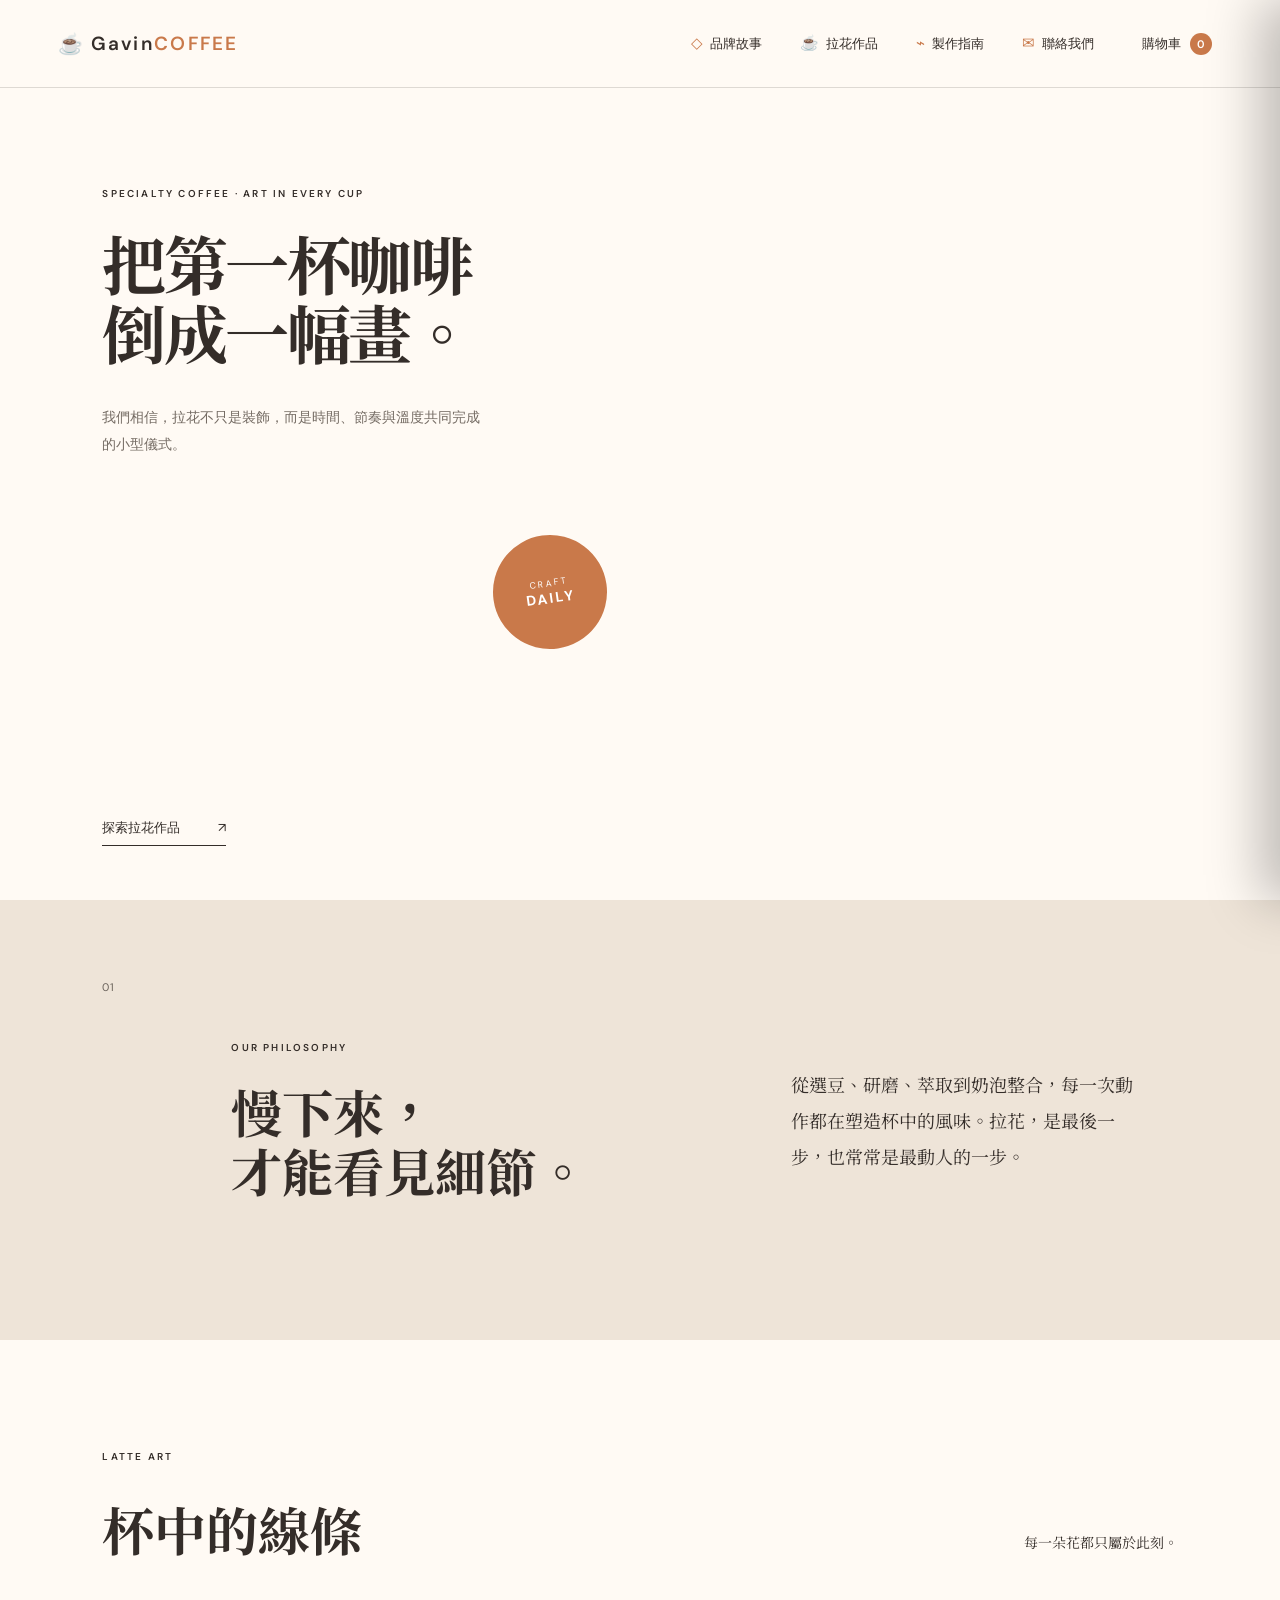
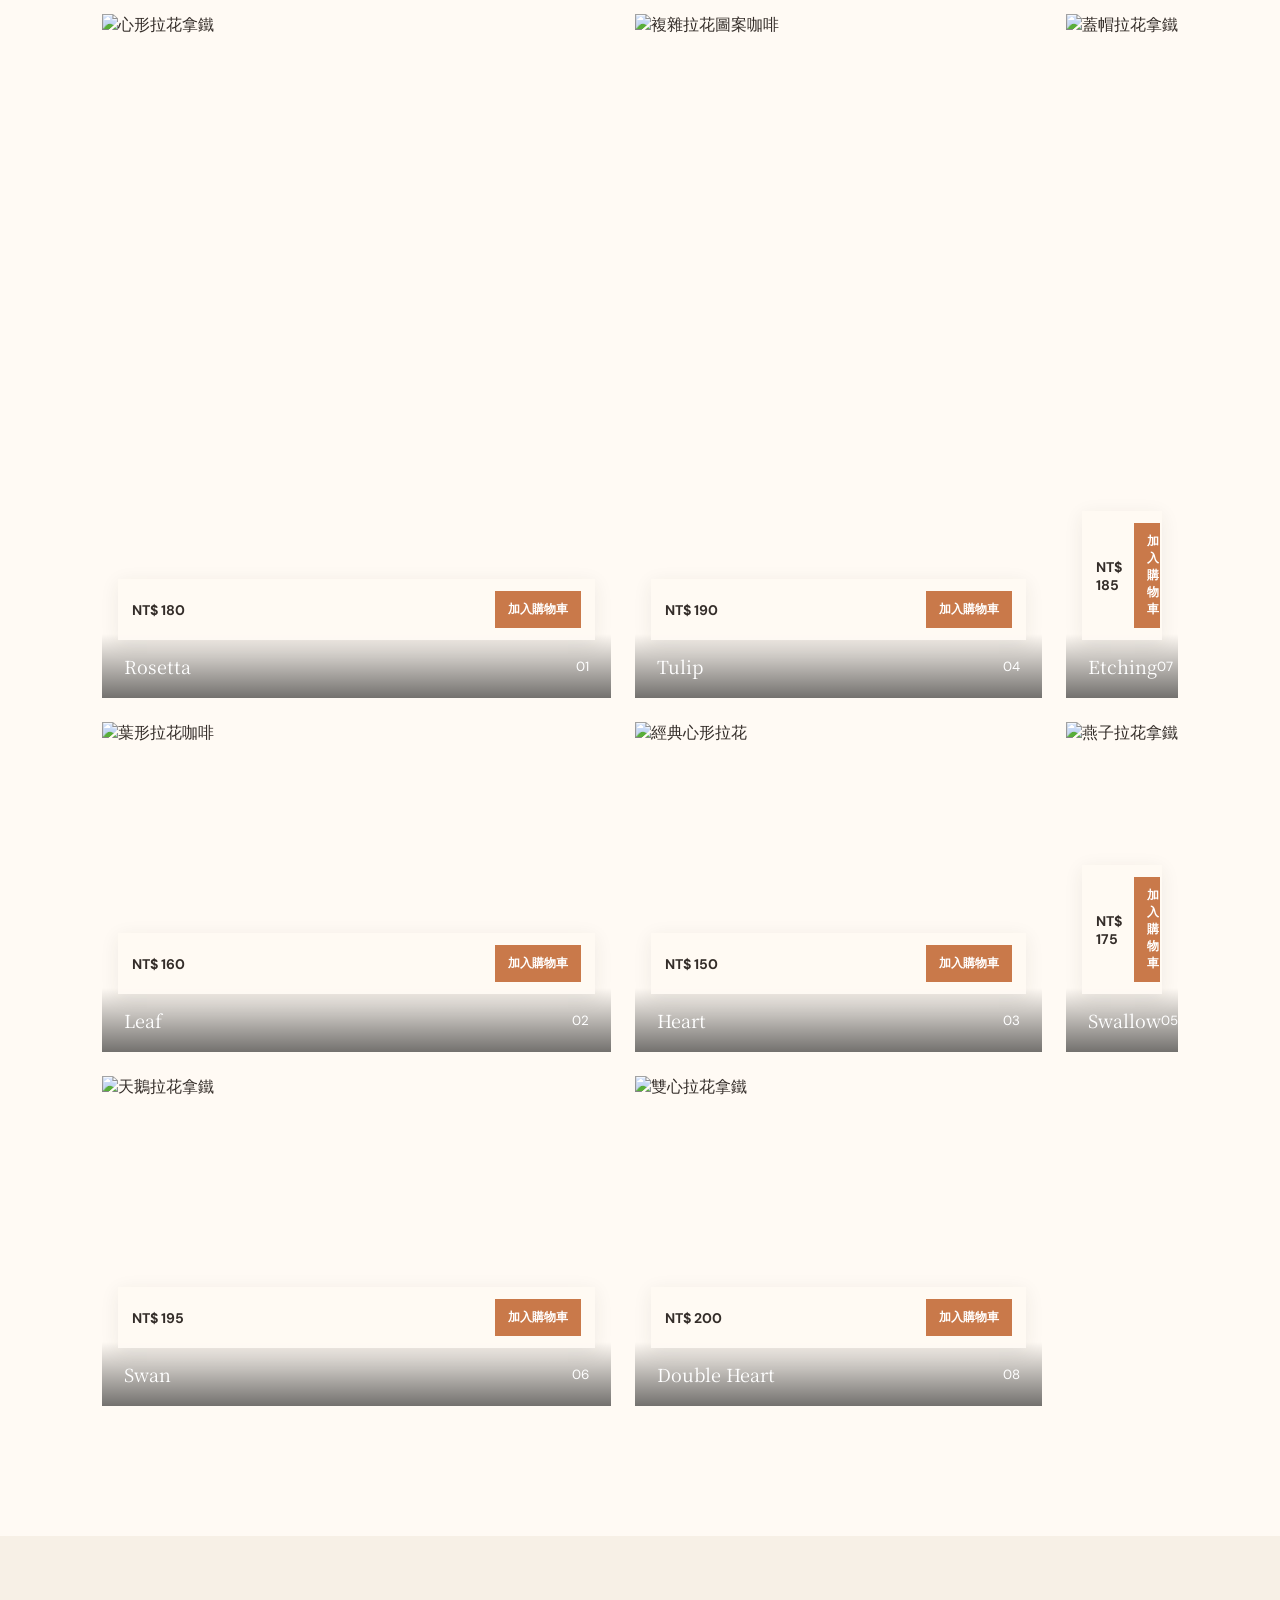
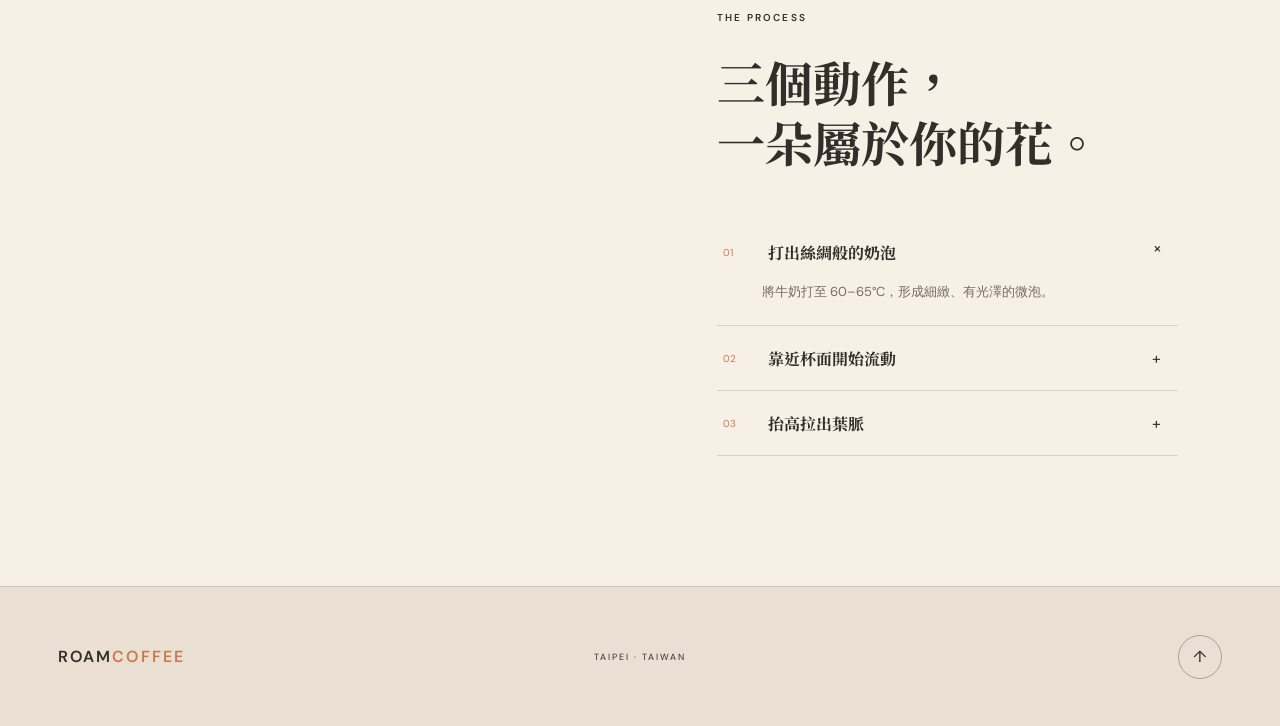
==== commit a3a8503a: "feat: 修改網站標題" ====
--- a/index.html
+++ b/index.html
@@ -12,7 +12,7 @@
 </head>
 <body>
   <header class="site-header">
-    <a class="brand" href="#home" aria-label="Roam Coffee 首頁"><span class="brand-icon" aria-hidden="true">☕</span> ROAM <span>COFFEE</span></a>
+    <a class="brand" href="#home" aria-label="Gavin Coffee 首頁"><span class="brand-icon" aria-hidden="true">☕</span> Gavin <span>COFFEE</span></a>
     <button class="menu-toggle" aria-label="開啟選單" aria-expanded="false"><span></span><span></span></button>
     <nav class="nav" aria-label="主要導覽">
       <a href="#story"><span class="nav-icon" aria-hidden="true">◇</span>品牌故事</a>
